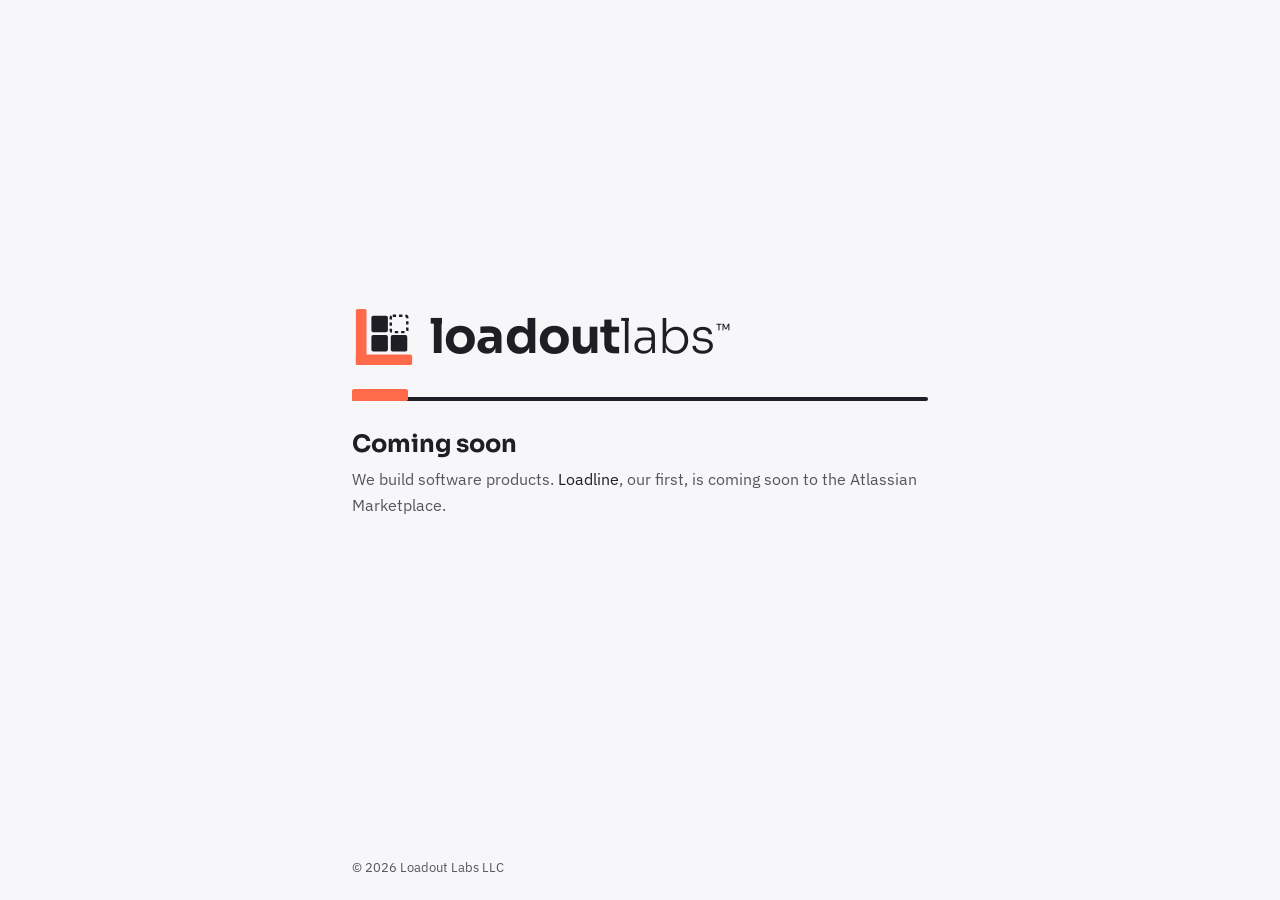
==== index.html @ 775883b9 "Coming-soon page for loadoutlabshq.com A placeholder in the coral brand palette, kept out of search " ====
<!doctype html>
<html lang="en">
<head>
<meta charset="utf-8">
<meta name="viewport" content="width=device-width, initial-scale=1">
<title>Loadout Labs</title>
<meta name="description" content="Loadout Labs builds software products. Our first, Loadline, is coming to the Atlassian Marketplace.">
<!-- Placeholder page: keep it out of search results until the full site launches. -->
<meta name="robots" content="noindex">
<link rel="icon" type="image/svg+xml" href="favicon.svg">
<link rel="preconnect" href="https://fonts.googleapis.com">
<link rel="preconnect" href="https://fonts.gstatic.com" crossorigin>
<link rel="stylesheet" href="https://fonts.googleapis.com/css2?family=Sora:wght@300;700&family=IBM+Plex+Sans:wght@400&display=swap">
<style>
  /* Coral brand palette (brand concept 2, chosen 2026-10-27). */
  :root {
    --ink: #1e1e24;
    --ink-soft: #55555e;
    --paper: #f7f7f9;
    --labs: #ff6b4a;
    --primary: #2f5bea;
    --mark-ink: #1e1e24;
  }
  @media (prefers-color-scheme: dark) {
    :root {
      --ink: #eeeef3;
      --ink-soft: #b4b4bf;
      --paper: #1e1e24;
      --primary: #7fa0ff;
      --mark-ink: #eeeef3;
    }
  }
  * { box-sizing: border-box; }
  html, body { height: 100%; margin: 0; }
  body {
    background: var(--paper);
    color: var(--ink);
    font-family: "IBM Plex Sans", "Segoe UI", "Helvetica Neue", Arial, sans-serif;
    display: flex;
    flex-direction: column;
    padding: 0 16px;
  }
  main {
    flex: 1;
    display: flex;
    flex-direction: column;
    justify-content: center;
    max-width: 36rem;
    width: 100%;
    margin: 0 auto;
  }
  .brand { display: flex; align-items: center; gap: 0.9rem; }
  .brand svg { width: 4rem; height: 4rem; flex: none; }
  .wordmark { font-family: "Sora", "Segoe UI", sans-serif; font-size: clamp(2rem, 1.4rem + 3vw, 3rem); letter-spacing: -0.02em; }
  .wordmark b { font-weight: 700; }
  .wordmark .light { font-weight: 300; }
  .wordmark sup { font-size: 0.35em; font-weight: 400; margin-left: 0.1em; vertical-align: super; }
  /* The load line under the heading, with the accent rising past it. */
  .waterline { height: 4px; background: var(--ink); border-radius: 2px; margin: 1.75rem 0; position: relative; }
  .waterline::after { content: ""; position: absolute; left: 0; bottom: 0; width: 3.5rem; height: 12px; background: var(--labs); border-radius: 2px; }
  h1 { font-family: "Sora", "Segoe UI", sans-serif; font-weight: 700; font-size: 1.5rem; margin: 0 0 0.5rem; }
  p { line-height: 1.6; margin: 0 0 0.75rem; color: var(--ink-soft); }
  p strong { color: var(--ink); font-weight: 400; }
  footer { max-width: 36rem; width: 100%; margin: 0 auto; padding: 1.5rem 0; font-size: 0.8125rem; color: var(--ink-soft); }
</style>
</head>
<body>
<main>
  <div class="brand" aria-label="Loadout Labs">
    <!-- The Loadout Labs mark: an L holding a 2x2 load of squares, one still to come (dashed). -->
    <svg viewBox="0 0 132 132" aria-hidden="true" focusable="false"><rect x="8" y="8" width="22" height="116" rx="4" fill="#ff6b4a"/><rect x="8" y="102" width="116" height="22" rx="4" fill="#ff6b4a"/><rect x="40" y="62" width="34" height="34" rx="4" style="fill:var(--mark-ink)"/><rect x="80" y="62" width="34" height="34" rx="4" style="fill:var(--mark-ink)"/><rect x="40" y="22" width="34" height="34" rx="4" style="fill:var(--mark-ink)"/><rect x="80" y="22" width="34" height="34" rx="4" style="fill:none;stroke:var(--mark-ink)" stroke-width="5" stroke-dasharray="7 6"/></svg>
    <span class="wordmark"><b>loadout</b><span class="light">labs</span><sup>&trade;</sup></span>
  </div>
  <div class="waterline"></div>
  <h1>Coming soon</h1>
  <p>We build software products. <strong>Loadline</strong>, our first, is coming soon to the Atlassian Marketplace.</p>
</main>
<footer>&copy; 2026 Loadout Labs LLC</footer>
</body>
</html>
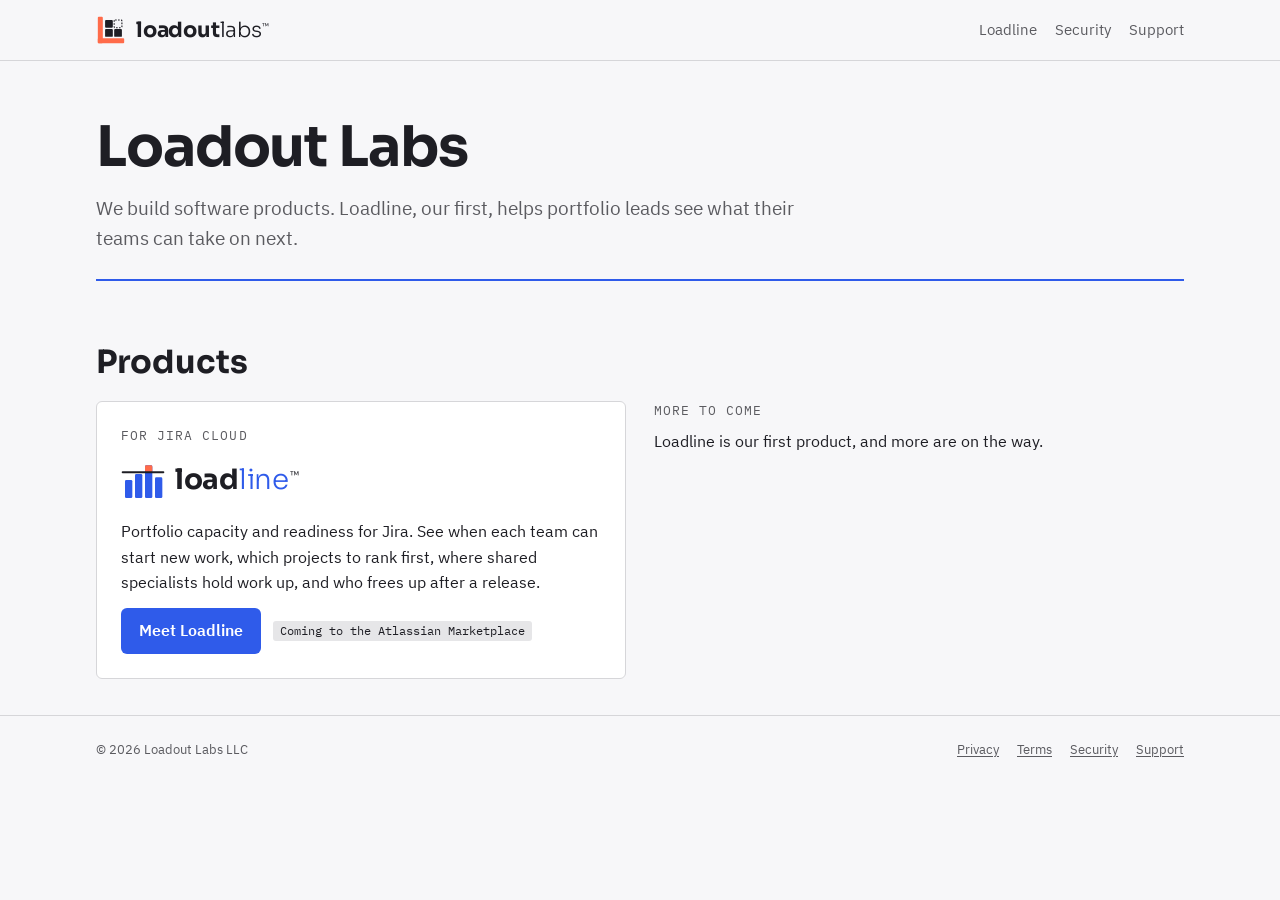
==== commit b27390d9: "Publish the full Loadout Labs site with the Loadline pages and legal documents" ====
--- a/index.html
+++ b/index.html
@@ -2,79 +2,71 @@
 <html lang="en">
 <head>
 <meta charset="utf-8">
-<meta name="viewport" content="width=device-width, initial-scale=1">
+<meta name="viewport" content="width=device-width, initial-scale=1, viewport-fit=cover">
 <title>Loadout Labs</title>
-<meta name="description" content="Loadout Labs builds software products. Our first, Loadline, is coming to the Atlassian Marketplace.">
-<!-- Placeholder page: keep it out of search results until the full site launches. -->
-<meta name="robots" content="noindex">
-<link rel="icon" type="image/svg+xml" href="favicon.svg">
-<link rel="preconnect" href="https://fonts.googleapis.com">
-<link rel="preconnect" href="https://fonts.gstatic.com" crossorigin>
-<link rel="stylesheet" href="https://fonts.googleapis.com/css2?family=Sora:wght@300;700&family=IBM+Plex+Sans:wght@400&display=swap">
-<style>
-  /* Coral brand palette (brand concept 2, chosen 2026-10-27). */
-  :root {
-    --ink: #1e1e24;
-    --ink-soft: #55555e;
-    --paper: #f7f7f9;
-    --labs: #ff6b4a;
-    --primary: #2f5bea;
-    --mark-ink: #1e1e24;
-  }
-  @media (prefers-color-scheme: dark) {
-    :root {
-      --ink: #eeeef3;
-      --ink-soft: #b4b4bf;
-      --paper: #1e1e24;
-      --primary: #7fa0ff;
-      --mark-ink: #eeeef3;
-    }
-  }
-  * { box-sizing: border-box; }
-  html, body { height: 100%; margin: 0; }
-  body {
-    background: var(--paper);
-    color: var(--ink);
-    font-family: "IBM Plex Sans", "Segoe UI", "Helvetica Neue", Arial, sans-serif;
-    display: flex;
-    flex-direction: column;
-    padding: 0 16px;
-  }
-  main {
-    flex: 1;
-    display: flex;
-    flex-direction: column;
-    justify-content: center;
-    max-width: 36rem;
-    width: 100%;
-    margin: 0 auto;
-  }
-  .brand { display: flex; align-items: center; gap: 0.9rem; }
-  .brand svg { width: 4rem; height: 4rem; flex: none; }
-  .wordmark { font-family: "Sora", "Segoe UI", sans-serif; font-size: clamp(2rem, 1.4rem + 3vw, 3rem); letter-spacing: -0.02em; }
-  .wordmark b { font-weight: 700; }
-  .wordmark .light { font-weight: 300; }
-  .wordmark sup { font-size: 0.35em; font-weight: 400; margin-left: 0.1em; vertical-align: super; }
-  /* The load line under the heading, with the accent rising past it. */
-  .waterline { height: 4px; background: var(--ink); border-radius: 2px; margin: 1.75rem 0; position: relative; }
-  .waterline::after { content: ""; position: absolute; left: 0; bottom: 0; width: 3.5rem; height: 12px; background: var(--labs); border-radius: 2px; }
-  h1 { font-family: "Sora", "Segoe UI", sans-serif; font-weight: 700; font-size: 1.5rem; margin: 0 0 0.5rem; }
-  p { line-height: 1.6; margin: 0 0 0.75rem; color: var(--ink-soft); }
-  p strong { color: var(--ink); font-weight: 400; }
-  footer { max-width: 36rem; width: 100%; margin: 0 auto; padding: 1.5rem 0; font-size: 0.8125rem; color: var(--ink-soft); }
-</style>
+<meta name="claude:viewport-fit-sides" content="cover">
+<meta name="description" content="Loadout Labs builds software products. Our first is Loadline, portfolio capacity and readiness for Jira.">
+<link rel="stylesheet" href="styles.css">
+<link rel="icon" type="image/svg+xml" href="assets/labs-favicon.svg">
+
 </head>
 <body>
+
+<header class="site-header">
+  <div class="wrap">
+    <a class="brand" href="index.html" aria-label="Loadout Labs home"><svg viewBox="0 0 132 132" aria-hidden="true" focusable="false"><rect x="8" y="8" width="22" height="116" rx="4" style="fill:var(--labs)"/><rect x="8" y="102" width="116" height="22" rx="4" style="fill:var(--labs)"/><rect x="40" y="62" width="34" height="34" rx="4" style="fill:var(--mark-ink)"/><rect x="80" y="62" width="34" height="34" rx="4" style="fill:var(--mark-ink)"/><rect x="40" y="22" width="34" height="34" rx="4" style="fill:var(--mark-ink)"/><rect x="80" y="22" width="34" height="34" rx="4" style="fill:none;stroke:var(--mark-ink)" stroke-width="5" stroke-dasharray="7 6"/></svg><span class="wordmark"><b>loadout</b><span class="light">labs</span><sup class="tm">&trade;</sup></span></a>
+    <nav class="site-nav" aria-label="Main">
+      <a href="loadline/index.html">Loadline</a>
+      <a href="loadline/security.html">Security</a>
+      <a href="loadline/support.html">Support</a>
+    </nav>
+  </div>
+</header>
+
 <main>
-  <div class="brand" aria-label="Loadout Labs">
-    <!-- The Loadout Labs mark: an L holding a 2x2 load of squares, one still to come (dashed). -->
-    <svg viewBox="0 0 132 132" aria-hidden="true" focusable="false"><rect x="8" y="8" width="22" height="116" rx="4" fill="#ff6b4a"/><rect x="8" y="102" width="116" height="22" rx="4" fill="#ff6b4a"/><rect x="40" y="62" width="34" height="34" rx="4" style="fill:var(--mark-ink)"/><rect x="80" y="62" width="34" height="34" rx="4" style="fill:var(--mark-ink)"/><rect x="40" y="22" width="34" height="34" rx="4" style="fill:var(--mark-ink)"/><rect x="80" y="22" width="34" height="34" rx="4" style="fill:none;stroke:var(--mark-ink)" stroke-width="5" stroke-dasharray="7 6"/></svg>
-    <span class="wordmark"><b>loadout</b><span class="light">labs</span><sup>&trade;</sup></span>
+  <div class="page-head">
+    <div class="wrap">
+      <!-- Company wording is a placeholder until the Loadout Labs strategy is settled. -->
+      <h1>Loadout Labs</h1>
+      <p class="lede">We build software products. Loadline, our first, helps portfolio leads see what their teams can take on next.</p>
+      <div class="waterline"></div>
+    </div>
   </div>
-  <div class="waterline"></div>
-  <h1>Coming soon</h1>
-  <p>We build software products. <strong>Loadline</strong>, our first, is coming soon to the Atlassian Marketplace.</p>
+
+  <section aria-labelledby="products">
+    <div class="wrap">
+      <h2 id="products">Products</h2>
+      <div class="grid-2">
+        <article class="panel">
+          <p class="eyebrow">For Jira Cloud</p>
+          <h3><span class="brand card"><svg viewBox="0 0 132 132" aria-hidden="true" focusable="false"><rect x="12" y="66" width="22" height="54" rx="4" style="fill:var(--signal)"/><rect x="42" y="48" width="22" height="72" rx="4" style="fill:var(--signal)"/><rect x="72" y="22" width="22" height="98" rx="4" style="fill:var(--signal)"/><rect x="72" y="22" width="22" height="20" rx="4" style="fill:var(--over)"/><rect x="102" y="58" width="22" height="62" rx="4" style="fill:var(--signal)"/><rect x="2" y="40" width="128" height="6" rx="3" style="fill:var(--mark-ink)"/></svg><span class="wordmark"><b>load</b><span class="light line">line</span><sup class="tm">&trade;</sup></span></span></h3>
+          <p>Portfolio capacity and readiness for Jira. See when each team can start new work, which projects to rank first, where shared specialists hold work up, and who frees up after a release.</p>
+          <div class="actions">
+            <a class="button" href="loadline/index.html">Meet Loadline</a>
+            <span class="chip">Coming to the Atlassian Marketplace</span>
+          </div>
+        </article>
+        <div>
+          <p class="eyebrow">More to come</p>
+          <p>Loadline is our first product, and more are on the way.</p>
+        </div>
+      </div>
+    </div>
+  </section>
+
 </main>
-<footer>&copy; 2026 Loadout Labs LLC</footer>
+
+<footer class="site-footer">
+  <div class="wrap">
+    <span>&copy; 2026 Loadout Labs LLC</span>
+    <nav aria-label="Footer">
+      <a href="privacy.html">Privacy</a>
+      <a href="terms.html">Terms</a>
+      <a href="loadline/security.html">Security</a>
+      <a href="loadline/support.html">Support</a>
+    </nav>
+  </div>
+</footer>
+
 </body>
 </html>
--- a/styles.css
+++ b/styles.css
@@ -0,0 +1,432 @@
+/*
+ * Loadout Labs website: shared styles for every page.
+ *
+ * Layout concept: a load line. A rule runs under each page heading, as in
+ * the Loadline mark, where one bar rises past the line. Plain static pages,
+ * no build step, no tracking.
+ *
+ * Colours come from the coral brand palette (brand concept 2). It sets a
+ * few raw values (--p-*); everything else, including the inline logos,
+ * derives from them.
+ */
+
+/*
+ * Fonts are served from this site (assets/fonts, SIL Open Font License; see
+ * the OFL-*.txt files there), so no visitor request goes to a font service.
+ */
+@font-face { font-family: 'Sora'; font-style: normal; font-weight: 300; font-display: swap; src: url('assets/fonts/sora-latin-300-normal.woff2') format('woff2'); }
+@font-face { font-family: 'Sora'; font-style: normal; font-weight: 400; font-display: swap; src: url('assets/fonts/sora-latin-400-normal.woff2') format('woff2'); }
+@font-face { font-family: 'Sora'; font-style: normal; font-weight: 600; font-display: swap; src: url('assets/fonts/sora-latin-600-normal.woff2') format('woff2'); }
+@font-face { font-family: 'Sora'; font-style: normal; font-weight: 700; font-display: swap; src: url('assets/fonts/sora-latin-700-normal.woff2') format('woff2'); }
+@font-face { font-family: 'IBM Plex Sans'; font-style: normal; font-weight: 400; font-display: swap; src: url('assets/fonts/ibm-plex-sans-latin-400-normal.woff2') format('woff2'); }
+@font-face { font-family: 'IBM Plex Sans'; font-style: italic; font-weight: 400; font-display: swap; src: url('assets/fonts/ibm-plex-sans-latin-400-italic.woff2') format('woff2'); }
+@font-face { font-family: 'IBM Plex Sans'; font-style: normal; font-weight: 600; font-display: swap; src: url('assets/fonts/ibm-plex-sans-latin-600-normal.woff2') format('woff2'); }
+@font-face { font-family: 'IBM Plex Mono'; font-style: normal; font-weight: 400; font-display: swap; src: url('assets/fonts/ibm-plex-mono-latin-400-normal.woff2') format('woff2'); }
+@font-face { font-family: 'IBM Plex Mono'; font-style: normal; font-weight: 500; font-display: swap; src: url('assets/fonts/ibm-plex-mono-latin-500-normal.woff2') format('woff2'); }
+
+/* Brand palette: coral (brand concept 2, chosen 2026-10-27). */
+:root {
+  --p-ink: #1e1e24;          /* text, the load line, the Labs squares */
+  --p-paper: #f7f7f9;
+  --p-labs: #ff6b4a;         /* Loadout Labs accent */
+  --p-primary: #2f5bea;      /* Loadline primary */
+  --p-primary-dark: #7fa0ff; /* Loadline primary on dark backgrounds */
+  --p-over: #ff6b4a;         /* the bar that rises past the load line */
+  --p-dark-bg: #1e1e24;
+  --p-dark-surface: #282830;
+  --p-dark-fg: #eeeef3;
+}
+
+:root {
+  /* Colour (light), from the palette */
+  --paper: var(--p-paper);
+  --surface: #ffffff;
+  --ink: var(--p-ink);
+  --ink-soft: color-mix(in srgb, var(--p-ink) 72%, var(--p-paper));
+  --rule: color-mix(in srgb, var(--p-ink) 15%, var(--p-paper));
+  --signal: var(--p-primary);   /* links, the load line, Loadline's colour */
+  --signal-soft: color-mix(in srgb, var(--p-primary) 12%, var(--p-paper));
+  --on-signal: #ffffff;
+  --labs: var(--p-labs);
+  --over: var(--p-over);
+  --mark-ink: var(--p-ink);     /* the dark parts of the logos */
+  /* Loadline's own status colours (semantic, not decoration) */
+  --good: #2b7a4b;
+  --warn: #a8661a;
+  --bad: #b2321f;
+  --muted-chip: color-mix(in srgb, var(--p-ink) 8%, var(--p-paper));
+
+  /* Type: Sora is the brand's wordmark face */
+  --font-display: "Sora", "Segoe UI", "Helvetica Neue", Arial, sans-serif;
+  --font-body: "IBM Plex Sans", "Segoe UI", "Helvetica Neue", Arial, sans-serif;
+  --font-data: "IBM Plex Mono", "SFMono-Regular", Consolas, monospace;
+
+  /* Scale */
+  --step--1: 0.8125rem;
+  --step-0: 1rem;
+  --step-1: 1.1875rem;
+  --step-2: 1.5rem;
+  --step-3: 2rem;
+  --step-4: clamp(2.125rem, 1.4rem + 3.2vw, 3.5rem);
+  --measure: 65ch;
+  --page: 70rem;
+  --radius: 6px;
+}
+
+@media (prefers-color-scheme: dark) {
+  :root:not([data-theme="light"]) {
+    --paper: var(--p-dark-bg);
+    --surface: var(--p-dark-surface);
+    --ink: var(--p-dark-fg);
+    --ink-soft: color-mix(in srgb, var(--p-dark-fg) 70%, var(--p-dark-bg));
+    --rule: color-mix(in srgb, var(--p-dark-fg) 16%, var(--p-dark-bg));
+    --signal: var(--p-primary-dark);
+    --signal-soft: color-mix(in srgb, var(--p-primary-dark) 16%, var(--p-dark-bg));
+    --on-signal: var(--p-dark-bg);
+    --mark-ink: #ffffff;
+    --good: #5fbf86;
+    --warn: #e0a35a;
+    --bad: #ef7a66;
+    --muted-chip: color-mix(in srgb, var(--p-dark-fg) 10%, var(--p-dark-bg));
+    color-scheme: dark;
+  }
+}
+
+:root[data-theme="dark"] {
+  --paper: var(--p-dark-bg);
+  --surface: var(--p-dark-surface);
+  --ink: var(--p-dark-fg);
+  --ink-soft: color-mix(in srgb, var(--p-dark-fg) 70%, var(--p-dark-bg));
+  --rule: color-mix(in srgb, var(--p-dark-fg) 16%, var(--p-dark-bg));
+  --signal: var(--p-primary-dark);
+  --signal-soft: color-mix(in srgb, var(--p-primary-dark) 16%, var(--p-dark-bg));
+  --on-signal: var(--p-dark-bg);
+  --mark-ink: #ffffff;
+  --good: #5fbf86;
+  --warn: #e0a35a;
+  --bad: #ef7a66;
+  --muted-chip: color-mix(in srgb, var(--p-dark-fg) 10%, var(--p-dark-bg));
+  color-scheme: dark;
+}
+
+* { box-sizing: border-box; }
+
+body {
+  margin: 0;
+  background: var(--paper);
+  color: var(--ink);
+  font-family: var(--font-body);
+  font-size: var(--step-0);
+  line-height: 1.6;
+}
+
+/* Every band spans the full width; its inner wrapper keeps the side gutter. */
+.wrap {
+  max-width: var(--page);
+  margin-inline: auto;
+  padding-left: max(16px, env(safe-area-inset-left, 0px));
+  padding-right: max(16px, env(safe-area-inset-right, 0px));
+}
+
+a { color: var(--signal); text-underline-offset: 0.18em; }
+a:hover { text-decoration-thickness: 2px; }
+:focus-visible { outline: 2px solid var(--signal); outline-offset: 3px; border-radius: 2px; }
+
+h1, h2, h3 {
+  font-family: var(--font-display);
+  line-height: 1.1;
+  text-wrap: balance;
+  margin: 0;
+}
+h1 { font-size: var(--step-4); font-weight: 700; letter-spacing: -0.02em; }
+h2 { font-size: var(--step-3); font-weight: 700; }
+h3 { font-size: var(--step-1); font-weight: 700; }
+p { margin: 0; max-width: var(--measure); }
+main a { overflow-wrap: anywhere; }
+
+.eyebrow {
+  font-family: var(--font-data);
+  font-size: var(--step--1);
+  letter-spacing: 0.08em;
+  text-transform: uppercase;
+  color: var(--ink-soft);
+}
+
+/* Draft band, removed before publishing. */
+.draft-band {
+  background: var(--signal-soft);
+  color: var(--ink);
+  font-size: var(--step--1);
+}
+.draft-band .wrap {
+  display: flex;
+  flex-wrap: wrap;
+  gap: 6px 16px;
+  align-items: center;
+  justify-content: space-between;
+  padding-block: 6px;
+}
+
+/* Header */
+.site-header { border-bottom: 1px solid var(--rule); background: var(--paper); }
+.site-header .wrap {
+  display: flex;
+  flex-wrap: wrap;
+  align-items: center;
+  justify-content: space-between;
+  gap: 8px 24px;
+  padding-block: 14px;
+}
+/* Brand lockups: the logo mark (inline SVG, coloured by the palette) and the
+   Sora wordmark: "loadout" bold + "labs" light; "load" bold + "line" light
+   in the Loadline colour. */
+.brand {
+  display: inline-flex;
+  align-items: center;
+  gap: 10px;
+  color: var(--ink);
+  text-decoration: none;
+}
+.brand svg { width: 30px; height: 30px; flex: none; }
+.wordmark {
+  font-family: var(--font-display);
+  font-size: 1.3125rem;
+  line-height: 1;
+  letter-spacing: -0.01em;
+  white-space: nowrap;
+}
+.wordmark b { font-weight: 700; }
+.wordmark .light { font-weight: 300; }
+.wordmark .line { color: var(--signal); }
+/* Trademark symbol after each wordmark: small, raised, never wrapped away. */
+.wordmark .tm { font-size: 0.38em; font-weight: 400; vertical-align: super; line-height: 0; margin-left: 0.08em; color: currentColor; }
+.brand.large { gap: 16px; }
+.brand.large svg { width: 64px; height: 64px; }
+.brand.large .wordmark { font-size: clamp(2.25rem, 1.6rem + 2.6vw, 3.25rem); }
+.brand.card svg { width: 44px; height: 44px; }
+.brand.card .wordmark { font-size: 1.75rem; }
+
+.site-nav { display: flex; flex-wrap: wrap; gap: 4px 18px; font-size: 0.9375rem; }
+.site-nav a { color: var(--ink-soft); text-decoration: none; padding-block: 4px; }
+.site-nav a:hover, .site-nav a[aria-current="page"] { color: var(--ink); box-shadow: inset 0 -2px 0 var(--signal); }
+
+/* Page heading with its waterline */
+.page-head .wrap { display: grid; gap: 14px; padding-block: 56px 28px; }
+.page-head .lede { font-size: var(--step-1); color: var(--ink-soft); }
+.waterline {
+  height: 0;
+  border-top: 2px solid var(--signal);
+  position: relative;
+  margin-top: 12px;
+}
+.waterline::after {
+  content: attr(data-label);
+  position: absolute;
+  right: 0;
+  top: 6px;
+  font-family: var(--font-data);
+  font-size: 0.75rem;
+  letter-spacing: 0.06em;
+  text-transform: uppercase;
+  color: var(--signal);
+}
+
+main section .wrap { display: grid; gap: 20px; padding-block: 36px; }
+main section + section .wrap { border-top: 1px solid var(--rule); }
+
+/* Grids of equal items */
+.grid-3 { display: grid; grid-template-columns: repeat(auto-fit, minmax(16rem, 1fr)); gap: 28px; }
+.grid-2 { display: grid; grid-template-columns: repeat(auto-fit, minmax(20rem, 1fr)); gap: 28px; }
+.grid-3 > *, .grid-2 > * { min-width: 0; display: grid; gap: 8px; align-content: start; }
+
+.panel {
+  background: var(--surface);
+  border: 1px solid var(--rule);
+  border-radius: var(--radius);
+  padding: 24px;
+  display: grid;
+  gap: 12px;
+  min-width: 0;
+}
+
+.button {
+  display: inline-block;
+  font-weight: 600;
+  text-decoration: none;
+  padding: 10px 18px;
+  border-radius: var(--radius);
+  background: var(--signal);
+  color: var(--on-signal);
+}
+.button.quiet { background: transparent; color: var(--ink); border: 1px solid var(--rule); }
+.button[aria-disabled="true"] { opacity: 0.75; cursor: default; }
+.actions { display: flex; flex-wrap: wrap; gap: 12px; align-items: center; }
+
+ul.plain, ol.plain { margin: 0; padding-left: 1.2em; display: grid; gap: 8px; max-width: var(--measure); }
+
+.data { font-family: var(--font-data); font-size: 0.9em; }
+
+/* Status chips, in Loadline's own vocabulary */
+.chip {
+  display: inline-block;
+  font-family: var(--font-data);
+  font-size: 0.75rem;
+  line-height: 1.2;
+  padding: 3px 7px;
+  border-radius: 3px;
+  background: var(--muted-chip);
+  color: var(--ink);
+  white-space: nowrap;
+}
+.chip.good { color: var(--good); box-shadow: inset 0 0 0 1px var(--good); background: transparent; }
+.chip.warn { color: var(--warn); box-shadow: inset 0 0 0 1px var(--warn); background: transparent; }
+.chip.bad { color: var(--bad); box-shadow: inset 0 0 0 1px var(--bad); background: transparent; }
+
+/* Readiness chart: teams on one line of dates (example data). */
+.readiness { display: grid; gap: 10px; }
+.readiness-axis, .readiness-row {
+  display: grid;
+  grid-template-columns: 7rem 1fr;
+  gap: 12px;
+  align-items: center;
+}
+.readiness-axis .ticks {
+  display: flex;
+  justify-content: space-between;
+  font-family: var(--font-data);
+  font-size: 0.75rem;
+  color: var(--ink-soft);
+  border-bottom: 1px solid var(--rule);
+  padding-bottom: 4px;
+}
+.readiness-row .team { font-weight: 600; font-size: 0.9375rem; }
+.track { position: relative; height: 26px; }
+.track .committed, .track .queued {
+  position: absolute;
+  top: 5px;
+  height: 16px;
+  border-radius: 3px;
+}
+.track .committed { left: 0; background: var(--ink); opacity: 0.85; }
+.track .queued {
+  background: repeating-linear-gradient(135deg, var(--signal) 0 4px, transparent 4px 8px);
+  box-shadow: inset 0 0 0 1px var(--signal);
+}
+.track .ready {
+  position: absolute;
+  top: 0;
+  bottom: 0;
+  border-left: 2px solid var(--signal);
+}
+.readiness-row .note {
+  grid-column: 2;
+  font-size: var(--step--1);
+  color: var(--ink-soft);
+  display: flex;
+  flex-wrap: wrap;
+  gap: 6px 10px;
+  align-items: center;
+}
+.legend { display: flex; flex-wrap: wrap; gap: 6px 18px; font-size: var(--step--1); color: var(--ink-soft); }
+.legend span::before {
+  content: "";
+  display: inline-block;
+  width: 14px;
+  height: 10px;
+  margin-right: 6px;
+  vertical-align: -1px;
+  border-radius: 2px;
+}
+.legend .l-committed::before { background: var(--ink); opacity: 0.85; }
+.legend .l-queued::before { background: repeating-linear-gradient(135deg, var(--signal) 0 3px, transparent 3px 6px); box-shadow: inset 0 0 0 1px var(--signal); }
+.legend .l-ready::before { width: 2px; background: var(--signal); }
+
+/* Screenshots of the app, each with a caption. */
+.shots { display: grid; gap: 40px; }
+.shot { margin: 0; display: grid; gap: 12px; min-width: 0; }
+.shot img {
+  display: block;
+  width: 100%;
+  height: auto;
+  border: 1px solid var(--rule);
+  border-radius: var(--radius);
+  background: #ffffff; /* the screenshots are light-theme */
+}
+.shot-link { display: block; border-radius: var(--radius); }
+.shot-link { cursor: zoom-in; }
+
+/* Screenshot viewer (a <dialog>): the image as large as the screen allows. */
+.viewer {
+  width: min(96vw, 1840px);
+  max-width: none;
+  max-height: 96vh;
+  padding: 0;
+  border: 1px solid var(--rule);
+  border-radius: var(--radius);
+  background: var(--surface);
+  color: var(--ink);
+  overflow: auto;
+}
+.viewer::backdrop { background: rgba(10, 10, 14, 0.72); }
+.viewer-bar {
+  position: sticky;
+  top: 0;
+  display: flex;
+  gap: 12px;
+  align-items: center;
+  justify-content: space-between;
+  padding: 10px 14px;
+  background: var(--surface);
+  border-bottom: 1px solid var(--rule);
+}
+.viewer-caption { font-size: var(--step--1); color: var(--ink-soft); margin: 0; min-width: 0; }
+.viewer-close {
+  flex: none;
+  font: inherit;
+  font-weight: 600;
+  padding: 8px 16px;
+  border-radius: var(--radius);
+  border: 1px solid var(--rule);
+  background: var(--paper);
+  color: var(--ink);
+  cursor: pointer;
+}
+.viewer img { display: block; width: 100%; height: auto; background: #ffffff; }
+.shot figcaption { color: var(--ink-soft); max-width: var(--measure); }
+.shot figcaption strong { color: var(--ink); }
+
+/* Tables */
+.table-scroll { overflow-x: auto; }
+table { border-collapse: collapse; width: 100%; font-size: 0.9375rem; }
+th, td { text-align: left; padding: 10px 12px; border-bottom: 1px solid var(--rule); vertical-align: top; }
+th { font-family: var(--font-data); font-size: 0.75rem; letter-spacing: 0.06em; text-transform: uppercase; color: var(--ink-soft); font-weight: 500; }
+td.num { font-variant-numeric: tabular-nums; white-space: nowrap; }
+
+/* Steps in the setup guide are a real sequence. */
+ol.steps { list-style: none; counter-reset: step; margin: 0; padding: 0; display: grid; gap: 22px; max-width: var(--measure); }
+ol.steps > li { counter-increment: step; display: grid; grid-template-columns: 2.5rem 1fr; gap: 4px 12px; }
+ol.steps > li::before {
+  content: counter(step);
+  grid-row: span 2;
+  font-family: var(--font-display);
+  font-weight: 800;
+  font-size: var(--step-2);
+  color: var(--signal);
+  line-height: 1;
+}
+ol.steps > li > * { grid-column: 2; min-width: 0; }
+
+/* Footer */
+.site-footer { border-top: 1px solid var(--rule); color: var(--ink-soft); font-size: var(--step--1); }
+.site-footer .wrap { display: flex; flex-wrap: wrap; gap: 8px 24px; justify-content: space-between; padding-block: 24px 40px; }
+.site-footer nav { display: flex; flex-wrap: wrap; gap: 6px 18px; }
+.site-footer a { color: var(--ink-soft); }
+
+@media (prefers-reduced-motion: no-preference) {
+  .track .committed, .track .queued { transition: width 0.4s ease; }
+}
+
+@media (max-width: 520px) {
+  .readiness-axis, .readiness-row { grid-template-columns: 4.5rem 1fr; gap: 8px; }
+  .page-head .wrap { padding-block: 36px 20px; }
+}
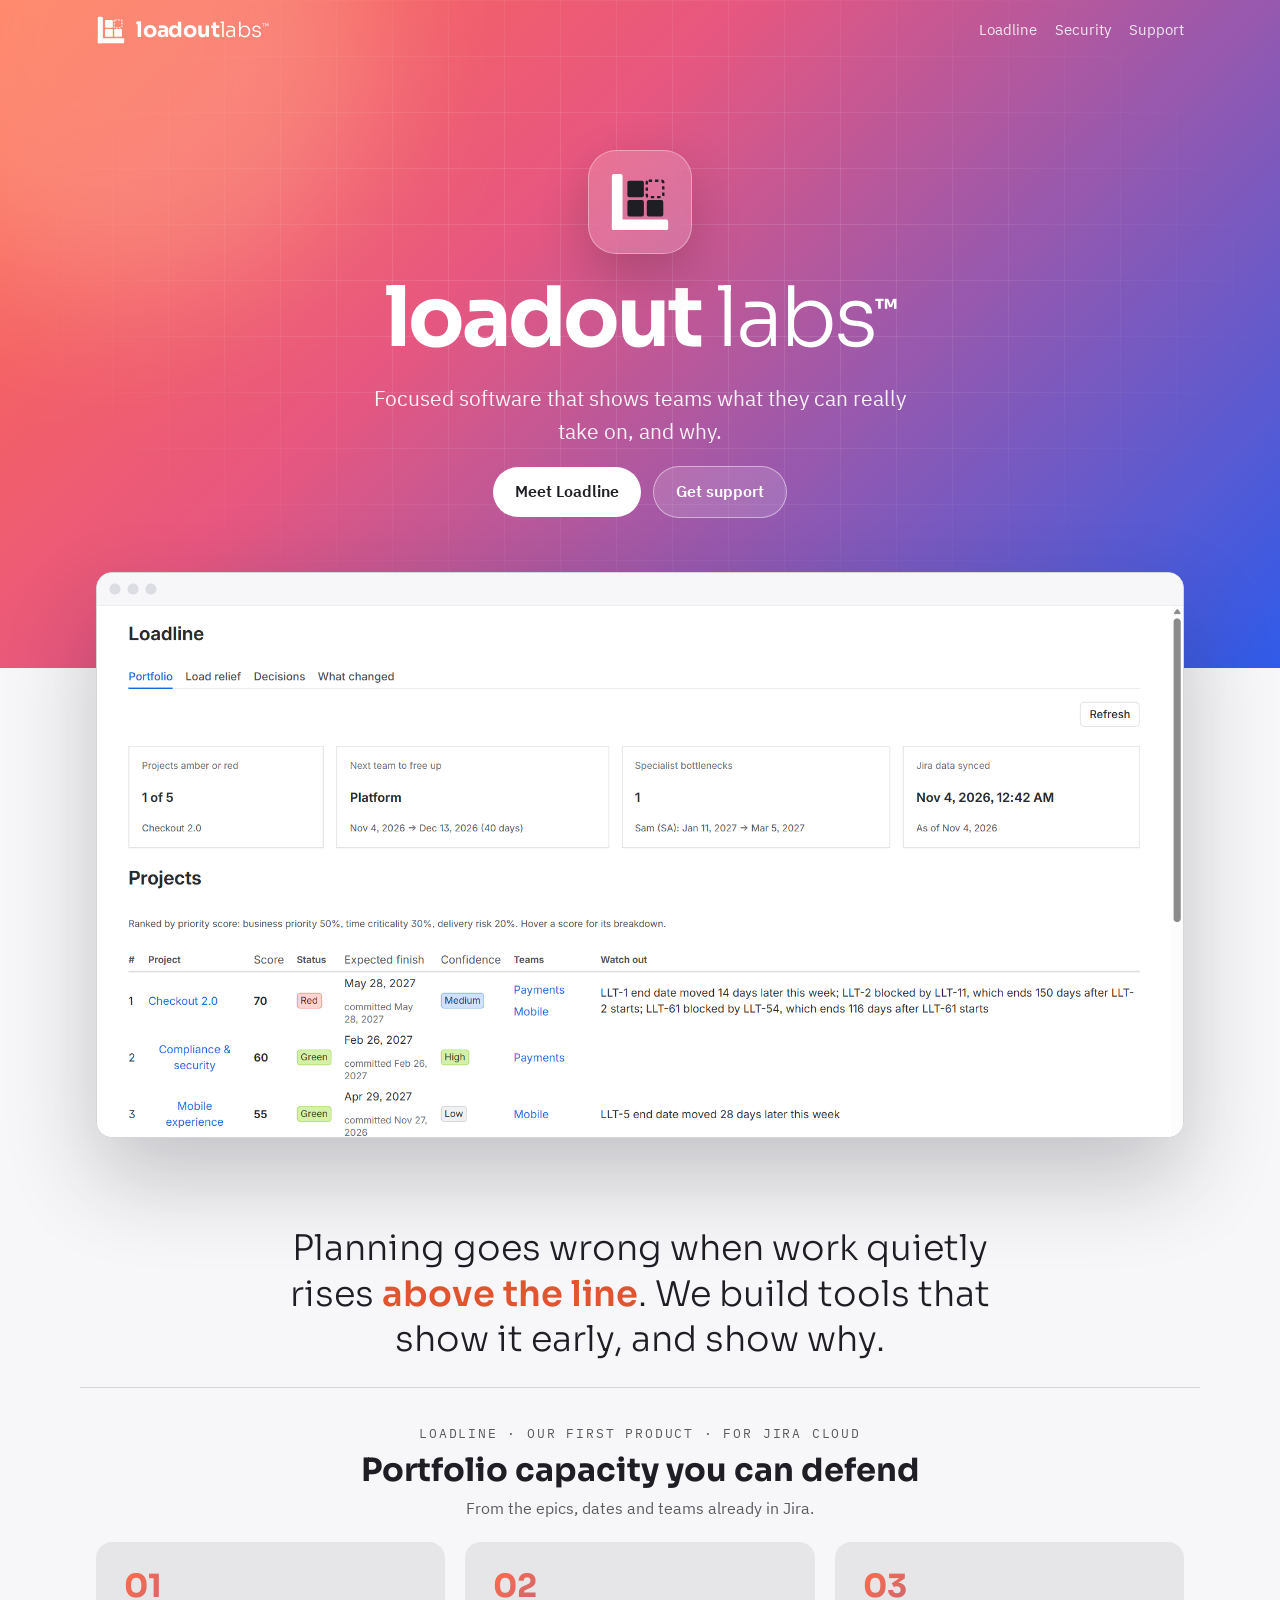
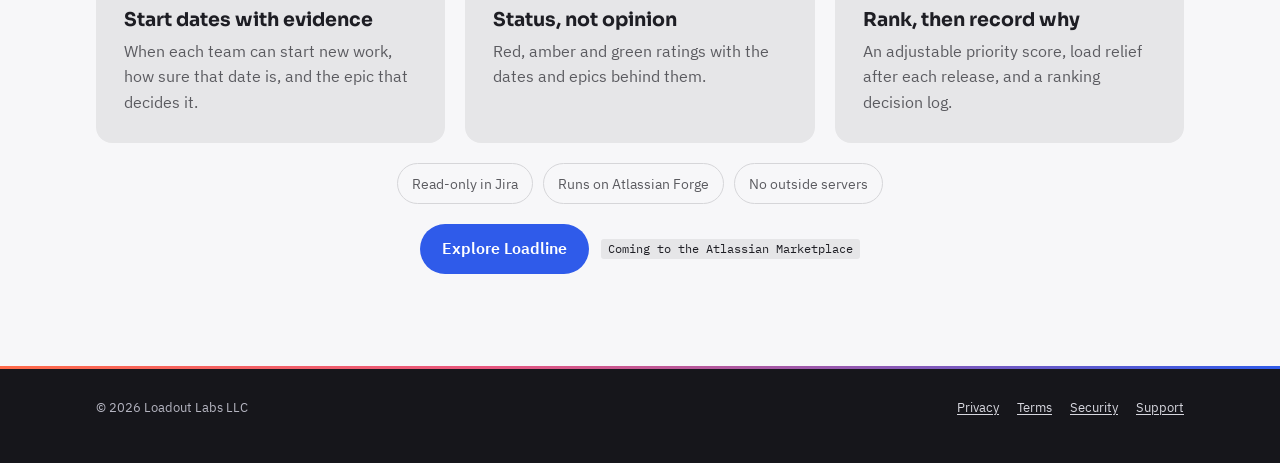
==== commit fedf385f: "Studio theme across the site, with the team timeline on the Loadline page" ====
--- a/index.html
+++ b/index.html
@@ -5,7 +5,7 @@
 <meta name="viewport" content="width=device-width, initial-scale=1, viewport-fit=cover">
 <title>Loadout Labs</title>
 <meta name="claude:viewport-fit-sides" content="cover">
-<meta name="description" content="Loadout Labs builds software products. Our first is Loadline, portfolio capacity and readiness for Jira.">
+<meta name="description" content="Loadout Labs builds focused software that shows teams what they can really take on. Our first product is Loadline, portfolio capacity and readiness for Jira.">
 <link rel="stylesheet" href="styles.css">
 <link rel="icon" type="image/svg+xml" href="assets/labs-favicon.svg">
 
@@ -24,36 +24,46 @@
 </header>
 
 <main>
-  <div class="page-head">
+  <div class="page-head hero">
     <div class="wrap">
-      <!-- Company wording is a placeholder until the Loadout Labs strategy is settled. -->
-      <h1>Loadout Labs</h1>
-      <p class="lede">We build software products. Loadline, our first, helps portfolio leads see what their teams can take on next.</p>
-      <div class="waterline"></div>
+      <!-- The Labs mark on a frosted badge. -->
+      <div class="badge" aria-hidden="true"><svg viewBox="0 0 132 132" focusable="false"><rect x="8" y="8" width="22" height="116" rx="4" fill="#ffffff"/><rect x="8" y="102" width="116" height="22" rx="4" fill="#ffffff"/><rect x="40" y="62" width="34" height="34" rx="4" fill="#1e1e24"/><rect x="80" y="62" width="34" height="34" rx="4" fill="#1e1e24"/><rect x="40" y="22" width="34" height="34" rx="4" fill="#1e1e24"/><rect x="80" y="22" width="34" height="34" rx="4" fill="none" stroke="#1e1e24" stroke-width="5" stroke-dasharray="7 6"/></svg></div>
+      <h1><b>loadout</b> <span class="light">labs</span><sup class="tm" style="font-size:.3em">&trade;</sup></h1>
+      <p class="lede">Focused software that shows teams what they can really take on, and why.</p>
+      <div class="actions">
+        <a class="button" href="loadline/index.html">Meet Loadline</a>
+        <a class="button glass" href="loadline/support.html">Get support</a>
+      </div>
     </div>
   </div>
 
-  <section aria-labelledby="products">
+  <div class="wrap float">
+    <a class="frame" href="loadline/index.html" aria-label="Meet Loadline"><img src="assets/screens/portfolio.png" width="1840" height="900"
+      alt="Loadline portfolio page in Jira: projects ranked by priority score, with status, expected finish, confidence, teams and what to watch out for."></a>
+  </div>
+
+  <section class="statement" aria-label="What we believe">
     <div class="wrap">
-      <h2 id="products">Products</h2>
-      <div class="grid-2">
-        <article class="panel">
-          <p class="eyebrow">For Jira Cloud</p>
-          <h3><span class="brand card"><svg viewBox="0 0 132 132" aria-hidden="true" focusable="false"><rect x="12" y="66" width="22" height="54" rx="4" style="fill:var(--signal)"/><rect x="42" y="48" width="22" height="72" rx="4" style="fill:var(--signal)"/><rect x="72" y="22" width="22" height="98" rx="4" style="fill:var(--signal)"/><rect x="72" y="22" width="22" height="20" rx="4" style="fill:var(--over)"/><rect x="102" y="58" width="22" height="62" rx="4" style="fill:var(--signal)"/><rect x="2" y="40" width="128" height="6" rx="3" style="fill:var(--mark-ink)"/></svg><span class="wordmark"><b>load</b><span class="light line">line</span><sup class="tm">&trade;</sup></span></span></h3>
-          <p>Portfolio capacity and readiness for Jira. See when each team can start new work, which projects to rank first, where shared specialists hold work up, and who frees up after a release.</p>
-          <div class="actions">
-            <a class="button" href="loadline/index.html">Meet Loadline</a>
-            <span class="chip">Coming to the Atlassian Marketplace</span>
-          </div>
-        </article>
-        <div>
-          <p class="eyebrow">More to come</p>
-          <p>Loadline is our first product, and more are on the way.</p>
-        </div>
-      </div>
+      <p>Planning goes wrong when work quietly rises <b>above the line</b>. We build tools that show it early, and show why.</p>
     </div>
   </section>
 
+  <section aria-labelledby="loadline">
+    <div class="wrap">
+      <div class="section-head">
+        <p class="label">Loadline &middot; our first product &middot; for Jira Cloud</p>
+        <h2 id="loadline">Portfolio capacity you can defend</h2>
+        <p>From the epics, dates and teams already in Jira.</p>
+      </div>
+      <div class="features">
+        <div class="feature"><span class="n">01</span><h3>Start dates with evidence</h3><p>When each team can start new work, how sure that date is, and the epic that decides it.</p></div>
+        <div class="feature"><span class="n">02</span><h3>Status, not opinion</h3><p>Red, amber and green ratings with the dates and epics behind them.</p></div>
+        <div class="feature"><span class="n">03</span><h3>Rank, then record why</h3><p>An adjustable priority score, load relief after each release, and a ranking decision log.</p></div>
+      </div>
+      <div class="trust"><span>Read-only in Jira</span><span>Runs on Atlassian Forge</span><span>No outside servers</span></div>
+      <div class="actions" style="justify-content:center"><a class="button" href="loadline/index.html">Explore Loadline</a><span class="chip">Coming to the Atlassian Marketplace</span></div>
+    </div>
+  </section>
 </main>
 
 <footer class="site-footer">
--- a/styles.css
+++ b/styles.css
@@ -430,3 +430,212 @@
   .readiness-axis, .readiness-row { grid-template-columns: 4.5rem 1fr; gap: 8px; }
   .page-head .wrap { padding-block: 36px 20px; }
 }
+
+/* =====================================================================
+   Studio theme (chosen 2026-11-04): every page opens with a gradient band
+   (coral to blue, with a faint white grid); the site header floats over it
+   in white. Loadline pages (body.loadline) lean towards Loadline blue.
+   Reading pages keep a plain body below the band.
+   ===================================================================== */
+:root {
+  --grad-labs: linear-gradient(135deg, #ff6b4a 0%, #e8577f 38%, #2f5bea 100%);
+  --grad-loadline: linear-gradient(135deg, #ff6b4a 0%, #a24fbf 28%, #2f5bea 62%, #1f3fb8 100%);
+  --pill: 999px;
+}
+body { position: relative; }
+
+/* Header: floats over the band, everything in white. */
+.site-header {
+  position: absolute;
+  inset: 0 0 auto 0;
+  z-index: 3;
+  background: transparent;
+  border-bottom: 0;
+  --labs: #ffffff;
+  --mark-ink: #ffffff;
+  color: #ffffff;
+}
+.site-header .brand { color: #ffffff; }
+.site-header .site-nav a { color: rgba(255, 255, 255, 0.86); }
+.site-header .site-nav a:hover,
+.site-header .site-nav a[aria-current="page"] { color: #ffffff; box-shadow: inset 0 -2px 0 #ffffff; }
+.site-header :focus-visible { outline-color: #ffffff; }
+
+/* The band. */
+.page-head {
+  position: relative;
+  overflow: hidden;
+  isolation: isolate;
+  color: #ffffff;
+  background: var(--grad-labs);
+}
+body.loadline .page-head { background: var(--grad-loadline); }
+.page-head::before { /* the faint grid, fading out towards the edges */
+  content: "";
+  position: absolute;
+  inset: 0;
+  z-index: -1;
+  pointer-events: none;
+  background-image:
+    linear-gradient(rgba(255, 255, 255, 0.1) 1px, transparent 1px),
+    linear-gradient(90deg, rgba(255, 255, 255, 0.1) 1px, transparent 1px);
+  background-size: 56px 56px;
+  -webkit-mask-image: radial-gradient(ellipse at 50% 40%, #000 25%, transparent 72%);
+  mask-image: radial-gradient(ellipse at 50% 40%, #000 25%, transparent 72%);
+}
+.page-head::after { /* a soft glow in one corner */
+  content: "";
+  position: absolute;
+  z-index: -2;
+  width: 520px;
+  height: 520px;
+  top: -220px;
+  left: -140px;
+  border-radius: 50%;
+  background: #ffb199;
+  filter: blur(70px);
+  opacity: 0.45;
+  pointer-events: none;
+}
+.page-head .wrap {
+  position: relative;
+  padding-block: 132px 64px;
+  justify-items: center;
+  text-align: center;
+}
+.page-head h1 { color: #ffffff; }
+.page-head .lede { color: rgba(255, 255, 255, 0.92); margin-inline: auto; }
+.page-head .eyebrow { color: rgba(255, 255, 255, 0.86); }
+.page-head a { color: #ffffff; }
+.page-head .waterline { display: none; }
+.page-head .actions { justify-content: center; }
+.page-head .button { background: #ffffff; color: var(--p-ink); }
+.page-head .button.glass,
+.page-head .button[aria-disabled="true"] {
+  background: rgba(255, 255, 255, 0.14);
+  color: #ffffff;
+  border: 1px solid rgba(255, 255, 255, 0.45);
+  opacity: 1;
+}
+.page-head :focus-visible { outline-color: #ffffff; }
+
+/* Bigger band for the home and product pages; room for the floating screenshot. */
+.page-head.hero .wrap { padding-block: 150px 150px; gap: 18px; }
+.page-head.hero h1 { font-size: clamp(2.6rem, 1.4rem + 6vw, 5.2rem); letter-spacing: -0.035em; }
+.page-head.hero h1 .light { font-weight: 300; }
+.page-head.hero .lede { font-size: clamp(1.05rem, 0.95rem + 0.5vw, 1.3rem); max-width: 36rem; }
+
+/* Frosted badge that holds a logo mark in a band. */
+.badge {
+  width: 104px;
+  height: 104px;
+  border-radius: 28px;
+  display: grid;
+  place-items: center;
+  background: rgba(255, 255, 255, 0.16);
+  border: 1px solid rgba(255, 255, 255, 0.35);
+  -webkit-backdrop-filter: blur(8px);
+  backdrop-filter: blur(8px);
+  box-shadow: 0 20px 50px rgba(0, 0, 0, 0.18);
+}
+.badge svg { width: 64px; height: 64px; }
+
+/* All buttons are pills. */
+.button { border-radius: var(--pill); padding: 12px 22px; }
+
+/* A screenshot in a browser-style frame. `.float` pulls it up over the band. */
+.frame {
+  display: block;
+  background: #ffffff;
+  border: 1px solid var(--rule);
+  border-radius: 16px;
+  overflow: hidden;
+  box-shadow: 0 30px 70px rgba(30, 30, 36, 0.16);
+}
+.frame::before {
+  content: "";
+  display: block;
+  height: 32px;
+  border-bottom: 1px solid #ececf1;
+  background:
+    radial-gradient(circle at 18px 16px, #dcdce3 5px, transparent 6px),
+    radial-gradient(circle at 36px 16px, #dcdce3 5px, transparent 6px),
+    radial-gradient(circle at 54px 16px, #dcdce3 5px, transparent 6px),
+    #f7f7f9;
+}
+.frame img { display: block; width: 100%; height: auto; border: 0; border-radius: 0; }
+.float { position: relative; z-index: 2; margin-top: -96px; }
+.float .frame { box-shadow: 0 40px 90px rgba(30, 30, 36, 0.24); }
+.shot .frame { border-radius: 14px; }
+
+/* A large, quiet statement line; the emphasis is in coral. */
+.statement .wrap { padding-block: 88px 24px; justify-items: center; text-align: center; }
+main section + section.statement .wrap { border-top: 0; }
+.statement p {
+  max-width: 46rem;
+  font-family: var(--font-display);
+  font-weight: 300;
+  font-size: clamp(1.4rem, 1rem + 1.8vw, 2.2rem);
+  line-height: 1.3;
+}
+.statement b { font-weight: 600; color: var(--labs-strong, #e2532f); }
+
+/* Centred section heading with a small coloured label above it. */
+.section-head { display: grid; gap: 8px; justify-items: center; text-align: center; }
+.section-head p { margin-inline: auto; color: var(--ink-soft); }
+.label {
+  font-family: var(--font-data);
+  font-size: var(--step--1);
+  letter-spacing: 0.14em;
+  text-transform: uppercase;
+  color: var(--signal);
+}
+
+/* Numbered feature cards. */
+.features { display: grid; grid-template-columns: repeat(auto-fit, minmax(16rem, 1fr)); gap: 20px; }
+.feature { border-radius: 16px; padding: 28px; background: var(--muted-chip); display: grid; gap: 8px; align-content: start; }
+.feature .n {
+  font-family: var(--font-display);
+  font-size: 2rem;
+  font-weight: 700;
+  line-height: 1;
+  background: linear-gradient(135deg, #ff6b4a, #2f5bea);
+  -webkit-background-clip: text;
+  background-clip: text;
+  color: transparent;
+}
+.feature p { color: var(--ink-soft); }
+
+/* Trust pills. */
+.trust { display: flex; flex-wrap: wrap; gap: 10px; justify-content: center; }
+.trust span { padding: 8px 14px; border-radius: var(--pill); border: 1px solid var(--rule); font-size: 0.9rem; color: var(--ink-soft); }
+
+/* Footer: dark, with a thin coral-to-blue line along the top. */
+.site-footer {
+  background: #16161b;
+  color: #b4b4c0;
+  border-top: 0;
+  position: relative;
+  margin-top: 56px;
+}
+.site-footer::before { content: ""; position: absolute; inset: 0 0 auto 0; height: 3px; background: var(--grad-labs); }
+.site-footer a { color: #d6d6de; }
+.site-footer .wrap { padding-block: 32px 44px; }
+
+/* Dark mode: the bands stay as they are; frames sit on the dark surface. */
+@media (prefers-color-scheme: dark) {
+  :root:not([data-theme="light"]) .frame { border-color: rgba(255, 255, 255, 0.12); }
+  :root:not([data-theme="light"]) .statement b { color: #ff8a6f; }
+  :root:not([data-theme="light"]) .site-footer { background: #111115; }
+}
+:root[data-theme="dark"] .frame { border-color: rgba(255, 255, 255, 0.12); }
+:root[data-theme="dark"] .statement b { color: #ff8a6f; }
+
+@media (max-width: 640px) {
+  .page-head .wrap { padding-block: 112px 48px; }
+  .page-head.hero .wrap { padding-block: 120px 112px; }
+  .float { margin-top: -72px; }
+  .site-header .site-nav { gap: 4px 14px; }
+}
+/* A wordmark inside an eyebrow keeps its own lettering. */
+.eyebrow .wordmark { text-transform: none; letter-spacing: -0.01em; }
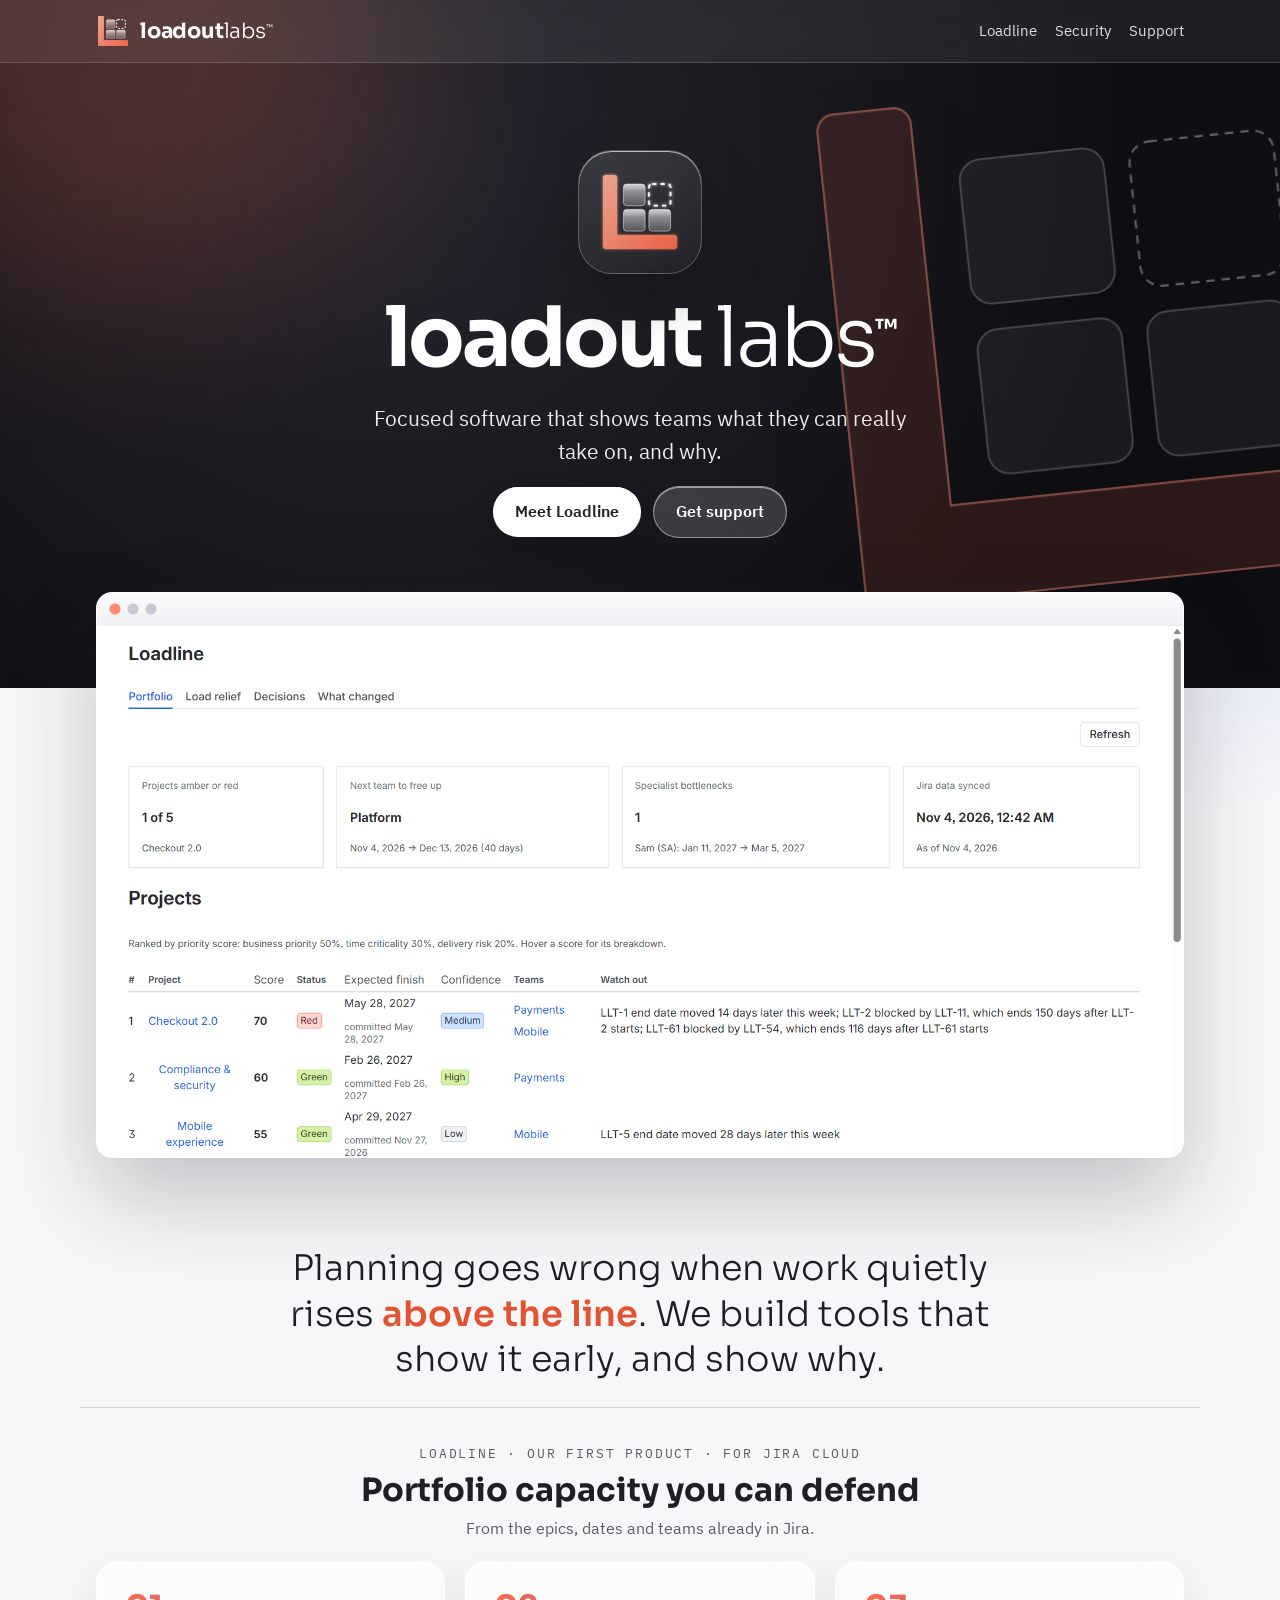
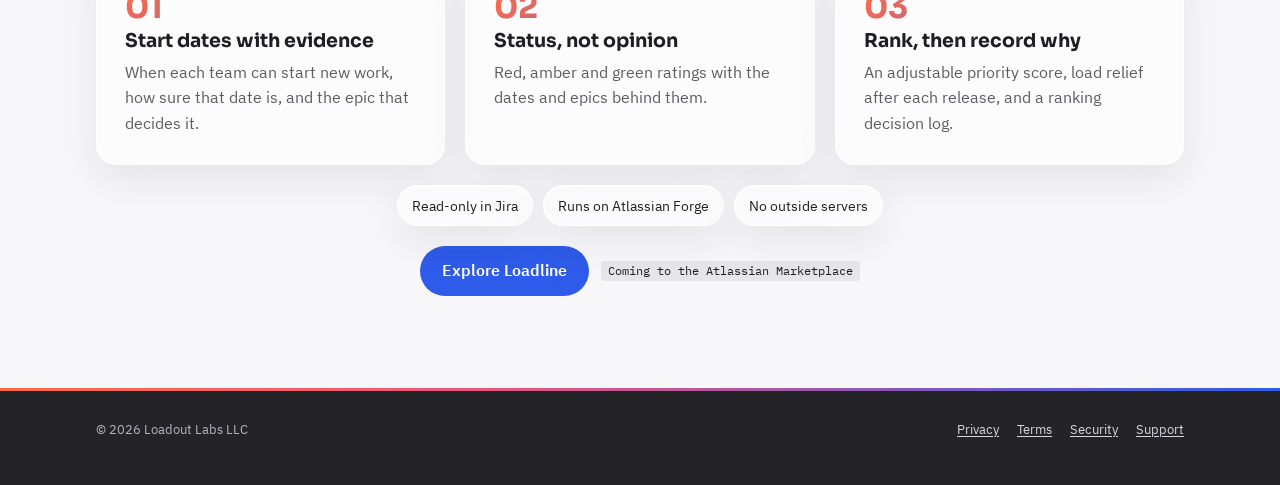
==== commit 7cc55055: "Frosted glass theme with the architectural hero across the site - glass.css loads after styles.css a" ====
--- a/index.html
+++ b/index.html
@@ -7,14 +7,40 @@
 <meta name="claude:viewport-fit-sides" content="cover">
 <meta name="description" content="Loadout Labs builds focused software that shows teams what they can really take on. Our first product is Loadline, portfolio capacity and readiness for Jira.">
 <link rel="stylesheet" href="styles.css">
+<link rel="stylesheet" href="glass.css">
 <link rel="icon" type="image/svg+xml" href="assets/labs-favicon.svg">
 
 </head>
-<body>
+<body class="hero-shapes">
+<!-- Glass logo definitions, drawn by the <use> elements below. -->
+<svg width="0" height="0" style="position:absolute" aria-hidden="true" focusable="false"><defs><linearGradient id="gBlue" x1="0" y1="0" x2="0" y2="1"><stop offset="0" stop-color="#c9d6ff" stop-opacity=".62"/><stop offset="1" stop-color="#6d8dff" stop-opacity=".26"/></linearGradient><linearGradient id="gClear" x1="0" y1="0" x2="0" y2="1"><stop offset="0" stop-color="#ffffff" stop-opacity=".55"/><stop offset="1" stop-color="#ffffff" stop-opacity=".16"/></linearGradient><linearGradient id="gCoralSolid" x1="0" y1="0" x2="1" y2="1"><stop offset="0" stop-color="#ffb09d"/><stop offset="1" stop-color="#ff6b4a"/></linearGradient><linearGradient id="hi" x1="0" y1="0" x2="0" y2="1"><stop offset="0" stop-color="#fff" stop-opacity=".5"/><stop offset=".35" stop-color="#fff" stop-opacity="0"/></linearGradient><linearGradient id="llBarDark" gradientUnits="userSpaceOnUse" x1="0" y1="20" x2="0" y2="120">
+      <stop offset="0" stop-color="#ffb3a1" stop-opacity=".98"/><stop offset=".2125" stop-color="#ff6b4a" stop-opacity=".88"/>
+      <stop offset=".2125" stop-color="#c9d6ff" stop-opacity=".62"/><stop offset="1" stop-color="#6d8dff" stop-opacity=".26"/>
+    </linearGradient><filter id="glow" x="-50%" y="-50%" width="200%" height="200%"><feGaussianBlur stdDeviation="3.2" result="b"/><feMerge><feMergeNode in="b"/><feMergeNode in="SourceGraphic"/></feMerge></filter><filter id="softglow" x="-30%" y="-30%" width="160%" height="160%"><feGaussianBlur stdDeviation="2.4" result="b"/><feMerge><feMergeNode in="b"/><feMergeNode in="SourceGraphic"/></feMerge></filter><filter id="lift" x="-30%" y="-20%" width="160%" height="150%"><feGaussianBlur in="SourceAlpha" stdDeviation="2.4"/><feOffset dy="3" result="s"/><feFlood flood-color="#000" flood-opacity=".38"/><feComposite in2="s" operator="in" result="sc"/><feMerge><feMergeNode in="sc"/><feMergeNode in="SourceGraphic"/></feMerge></filter><path id="labsL" d="M12 8h14a4 4 0 0 1 4 4v90h90a4 4 0 0 1 4 4v14a4 4 0 0 1-4 4H12a4 4 0 0 1-4-4V12a4 4 0 0 1 4-4z"/><symbol id="labsDark" viewBox="0 0 132 132">
+      <use href="#labsL" fill="url(#gCoralSolid)" opacity=".9" filter="url(#softglow)"/>
+      <g filter="url(#lift)" stroke="#ffffff" stroke-opacity=".7" stroke-width="1">
+        <rect x="40" y="62" width="34" height="34" rx="5" fill="url(#gClear)"/>
+        <rect x="80" y="62" width="34" height="34" rx="5" fill="url(#gClear)"/>
+        <rect x="40" y="22" width="34" height="34" rx="5" fill="url(#gClear)"/>
+      </g>
+      <g fill="url(#hi)"><rect x="40" y="62" width="34" height="34" rx="5"/><rect x="80" y="62" width="34" height="34" rx="5"/><rect x="40" y="22" width="34" height="34" rx="5"/></g>
+      <rect x="80" y="22" width="34" height="34" rx="5" fill="none" stroke="#ffffff" stroke-opacity=".9" stroke-width="3" stroke-dasharray="7 6" filter="url(#softglow)"/>
+    </symbol><symbol id="llDark" viewBox="0 0 132 132">
+      <rect x="72" y="20" width="22" height="21" rx="5" fill="#ff6b4a" opacity=".55" filter="url(#glow)"/>
+      <g filter="url(#lift)" stroke="#e8eeff" stroke-opacity=".75" stroke-width="1">
+        <rect x="12" y="66" width="22" height="54" rx="5" fill="url(#gBlue)"/>
+        <rect x="42" y="48" width="22" height="72" rx="5" fill="url(#gBlue)"/>
+        <rect x="72" y="20" width="22" height="100" rx="5" fill="url(#llBarDark)"/>
+        <rect x="102" y="58" width="22" height="62" rx="5" fill="url(#gBlue)"/>
+      </g>
+      <g fill="url(#hi)"><rect x="12" y="66" width="22" height="54" rx="5"/><rect x="42" y="48" width="22" height="72" rx="5"/><rect x="72" y="42.5" width="22" height="77.5" rx="5"/><rect x="102" y="58" width="22" height="62" rx="5"/></g>
+      <rect x="2" y="40" width="128" height="2.5" rx="1.25" fill="#ffffff" filter="url(#glow)"/>
+    </symbol></defs></svg>
+
 
 <header class="site-header">
   <div class="wrap">
-    <a class="brand" href="index.html" aria-label="Loadout Labs home"><svg viewBox="0 0 132 132" aria-hidden="true" focusable="false"><rect x="8" y="8" width="22" height="116" rx="4" style="fill:var(--labs)"/><rect x="8" y="102" width="116" height="22" rx="4" style="fill:var(--labs)"/><rect x="40" y="62" width="34" height="34" rx="4" style="fill:var(--mark-ink)"/><rect x="80" y="62" width="34" height="34" rx="4" style="fill:var(--mark-ink)"/><rect x="40" y="22" width="34" height="34" rx="4" style="fill:var(--mark-ink)"/><rect x="80" y="22" width="34" height="34" rx="4" style="fill:none;stroke:var(--mark-ink)" stroke-width="5" stroke-dasharray="7 6"/></svg><span class="wordmark"><b>loadout</b><span class="light">labs</span><sup class="tm">&trade;</sup></span></a>
+    <a class="brand" href="index.html" aria-label="Loadout Labs home"><svg viewBox="0 0 132 132" aria-hidden="true" focusable="false"><use href="#labsDark"/></svg><span class="wordmark"><b>loadout</b><span class="light">labs</span><sup class="tm">&trade;</sup></span></a>
     <nav class="site-nav" aria-label="Main">
       <a href="loadline/index.html">Loadline</a>
       <a href="loadline/security.html">Security</a>
@@ -24,10 +50,10 @@
 </header>
 
 <main>
-  <div class="page-head hero">
+  <div class="page-head hero"><div class="hero-art" aria-hidden="true"><svg viewBox="0 0 132 132" preserveAspectRatio="xMidYMid meet" focusable="false"><use href="#labsL" fill="rgba(255,107,74,.16)" stroke="rgba(255,138,111,.6)" stroke-width=".5"/><rect x="40" y="62" width="34" height="34" rx="5" fill="rgba(255,255,255,.07)" stroke="rgba(255,255,255,.3)" stroke-width=".4"/><rect x="80" y="62" width="34" height="34" rx="5" fill="rgba(255,255,255,.07)" stroke="rgba(255,255,255,.3)" stroke-width=".4"/><rect x="40" y="22" width="34" height="34" rx="5" fill="rgba(255,255,255,.07)" stroke="rgba(255,255,255,.3)" stroke-width=".4"/><rect x="80" y="22" width="34" height="34" rx="5" fill="none" stroke="rgba(255,255,255,.45)" stroke-width=".5" stroke-dasharray="2 1.6"/></svg></div>
     <div class="wrap">
       <!-- The Labs mark on a frosted badge. -->
-      <div class="badge" aria-hidden="true"><svg viewBox="0 0 132 132" focusable="false"><rect x="8" y="8" width="22" height="116" rx="4" fill="#ffffff"/><rect x="8" y="102" width="116" height="22" rx="4" fill="#ffffff"/><rect x="40" y="62" width="34" height="34" rx="4" fill="#1e1e24"/><rect x="80" y="62" width="34" height="34" rx="4" fill="#1e1e24"/><rect x="40" y="22" width="34" height="34" rx="4" fill="#1e1e24"/><rect x="80" y="22" width="34" height="34" rx="4" fill="none" stroke="#1e1e24" stroke-width="5" stroke-dasharray="7 6"/></svg></div>
+      <div class="badge" aria-hidden="true"><svg viewBox="0 0 132 132" aria-hidden="true" focusable="false"><use href="#labsDark"/></svg></div>
       <h1><b>loadout</b> <span class="light">labs</span><sup class="tm" style="font-size:.3em">&trade;</sup></h1>
       <p class="lede">Focused software that shows teams what they can really take on, and why.</p>
       <div class="actions">
--- a/styles.css
+++ b/styles.css
@@ -639,3 +639,5 @@
 }
 /* A wordmark inside an eyebrow keeps its own lettering. */
 .eyebrow .wordmark { text-transform: none; letter-spacing: -0.01em; }
+/* Captions run the full width of their screenshot (asked for 2026-11-04). */
+.shot figcaption { max-width: none; }
--- a/glass.css
+++ b/glass.css
@@ -0,0 +1,165 @@
+/*
+ * Frosted glass theme for the Loadout Labs website (2026-11-05).
+ * It loads after styles.css and only layers the glass look on top, so
+ * removing the <link> to this file restores the previous look.
+ *
+ * Glass needs something behind it to show through, so the page gets a few
+ * soft colour fields fixed behind the content (coral, blue, a little
+ * violet). Cards, pills, tables and the screenshot frames become frosted
+ * panels: translucent fill, background blur, a bright top edge and a soft
+ * shadow. The logos in the header and the hero badge are the glass marks
+ * (defined once per page in a hidden <svg> at the top of <body>).
+ */
+
+:root {
+  --glass-fill: rgba(255, 255, 255, 0.58);
+  --glass-edge: rgba(255, 255, 255, 0.85);
+  --glass-line: rgba(30, 30, 36, 0.08);
+  --glass-shadow: 0 14px 40px rgba(30, 30, 36, 0.09);
+  --glass-blur: blur(18px) saturate(150%);
+}
+@media (prefers-color-scheme: dark) {
+  :root:not([data-theme="light"]) {
+    --glass-fill: rgba(255, 255, 255, 0.06);
+    --glass-edge: rgba(255, 255, 255, 0.16);
+    --glass-line: rgba(255, 255, 255, 0.1);
+    --glass-shadow: 0 18px 50px rgba(0, 0, 0, 0.35);
+  }
+}
+:root[data-theme="dark"] {
+  --glass-fill: rgba(255, 255, 255, 0.06);
+  --glass-edge: rgba(255, 255, 255, 0.16);
+  --glass-line: rgba(255, 255, 255, 0.1);
+  --glass-shadow: 0 18px 50px rgba(0, 0, 0, 0.35);
+}
+
+/* Soft colour fields behind everything, for the glass to pick up. */
+body::before {
+  content: "";
+  position: fixed;
+  inset: 0;
+  z-index: -1;
+  pointer-events: none;
+  background:
+    radial-gradient(42rem 30rem at 8% 35%, rgba(255, 107, 74, 0.13), transparent 62%),
+    radial-gradient(44rem 32rem at 94% 55%, rgba(47, 91, 234, 0.14), transparent 62%),
+    radial-gradient(34rem 26rem at 50% 105%, rgba(162, 79, 191, 0.1), transparent 62%);
+}
+body.loadline::before {
+  background:
+    radial-gradient(42rem 30rem at 8% 35%, rgba(255, 107, 74, 0.1), transparent 62%),
+    radial-gradient(48rem 34rem at 92% 50%, rgba(47, 91, 234, 0.18), transparent 62%),
+    radial-gradient(34rem 26rem at 40% 105%, rgba(31, 63, 184, 0.1), transparent 62%);
+}
+
+/* A frosted glass panel, used for every card-like surface. */
+.feature,
+.panel,
+.trust span,
+.table-scroll,
+.section-head + .features .feature {
+  background: var(--glass-fill);
+  -webkit-backdrop-filter: var(--glass-blur);
+  backdrop-filter: var(--glass-blur);
+  border: 1px solid var(--glass-edge);
+  box-shadow: var(--glass-shadow), inset 0 1px 0 var(--glass-edge);
+}
+.feature { border-radius: 20px; }
+.table-scroll { border-radius: 16px; padding: 6px 8px; }
+.trust span { color: var(--ink); }
+
+/* The header becomes a thin frosted strip floating over the band. */
+.site-header {
+  -webkit-backdrop-filter: blur(10px);
+  backdrop-filter: blur(10px);
+  background: rgba(255, 255, 255, 0.07);
+  border-bottom: 1px solid rgba(255, 255, 255, 0.18);
+}
+.site-header .brand svg { width: 34px; height: 34px; }
+
+/* The hero badge: thicker glass, so the glass mark inside reads. */
+.badge {
+  width: 124px;
+  height: 124px;
+  border-radius: 34px;
+  background: linear-gradient(160deg, rgba(255, 255, 255, 0.26), rgba(255, 255, 255, 0.07));
+  border: 1px solid rgba(255, 255, 255, 0.5);
+  box-shadow: 0 26px 60px rgba(0, 0, 0, 0.25), inset 0 1px 0 rgba(255, 255, 255, 0.65);
+}
+.badge svg { width: 84px; height: 84px; }
+
+/* Buttons in the band: a bright pill and a glass pill. */
+.page-head .button { box-shadow: 0 10px 26px rgba(0, 0, 0, 0.16), inset 0 1px 0 #ffffff; }
+.page-head .button.glass,
+.page-head .button[aria-disabled="true"] {
+  background: rgba(255, 255, 255, 0.16);
+  -webkit-backdrop-filter: blur(10px);
+  backdrop-filter: blur(10px);
+  box-shadow: inset 0 1px 0 rgba(255, 255, 255, 0.5);
+}
+
+/* Screenshot frames: a frosted title bar and a glass edge. */
+.frame {
+  border: 1px solid rgba(255, 255, 255, 0.7);
+  box-shadow: 0 34px 80px rgba(30, 30, 36, 0.2), 0 0 0 6px rgba(255, 255, 255, 0.28);
+}
+.frame::before {
+  background:
+    radial-gradient(circle at 18px 16px, #ff8a6f 5px, transparent 6px),
+    radial-gradient(circle at 36px 16px, #c9c9d4 5px, transparent 6px),
+    radial-gradient(circle at 54px 16px, #c9c9d4 5px, transparent 6px),
+    linear-gradient(#fbfbfd, #f0f0f4);
+}
+
+/* Footer: dark glass with the gradient edge kept. */
+.site-footer {
+  background: rgba(18, 18, 22, 0.92);
+  -webkit-backdrop-filter: blur(12px);
+  backdrop-filter: blur(12px);
+}
+
+/* =====================================================================
+   Hero background: the "architectural" theme (chosen 2026-11-05), on
+   every page through body.hero-shapes.
+   ===================================================================== */
+
+/* Dark, with the Labs mark enlarged into faint glass
+   shapes behind the headline. */
+body.hero-shapes .page-head { background: radial-gradient(circle at 30% 20%, #26262f, #0f0f13 70%); }
+body.hero-shapes .page-head::after { background: #ff6b4a; opacity: 0.22; filter: blur(110px); }
+body.hero-shapes .page-head::before { -webkit-mask-image: none; mask-image: none; background-image: none; }
+.hero-art {
+  position: absolute;
+  z-index: -1;
+  top: 8%;
+  left: 63%;
+  width: min(44vw, 620px);
+  aspect-ratio: 1;
+  pointer-events: none;
+  -webkit-backdrop-filter: blur(2px);
+  filter: drop-shadow(0 30px 60px rgba(0, 0, 0, 0.35));
+  opacity: 0.75;
+  transform: rotate(-6deg);
+}
+.hero-art svg { width: 100%; height: 100%; display: block; }
+body.hero-shapes .badge {
+  background: linear-gradient(160deg, rgba(255, 255, 255, 0.12), rgba(255, 255, 255, 0.03));
+  border-color: rgba(255, 255, 255, 0.22);
+}
+
+/* Loadline pages: the same dark band, glowing Loadline blue. */
+body.loadline.hero-shapes .page-head { background: radial-gradient(circle at 30% 20%, #1f2440, #0d0f18 70%); }
+body.loadline.hero-shapes .page-head::after { background: #2f5bea; opacity: 0.35; }
+/* Level, never tilted: Loadline's load line is horizontal by definition. */
+body.loadline.hero-shapes .hero-art { top: 16%; left: 68%; width: min(36vw, 520px); transform: none; opacity: 0.6; }
+
+/* Browsers without background blur get near-solid panels instead of
+   see-through ones, so text on them stays easy to read. */
+@supports not ((backdrop-filter: blur(1px)) or (-webkit-backdrop-filter: blur(1px))) {
+  :root { --glass-fill: rgba(255, 255, 255, 0.94); }
+  :root[data-theme="dark"] { --glass-fill: rgba(40, 40, 48, 0.94); }
+  .site-header { background: rgba(20, 20, 26, 0.9); }
+  @media (prefers-color-scheme: dark) {
+    :root:not([data-theme="light"]) { --glass-fill: rgba(40, 40, 48, 0.94); }
+  }
+}
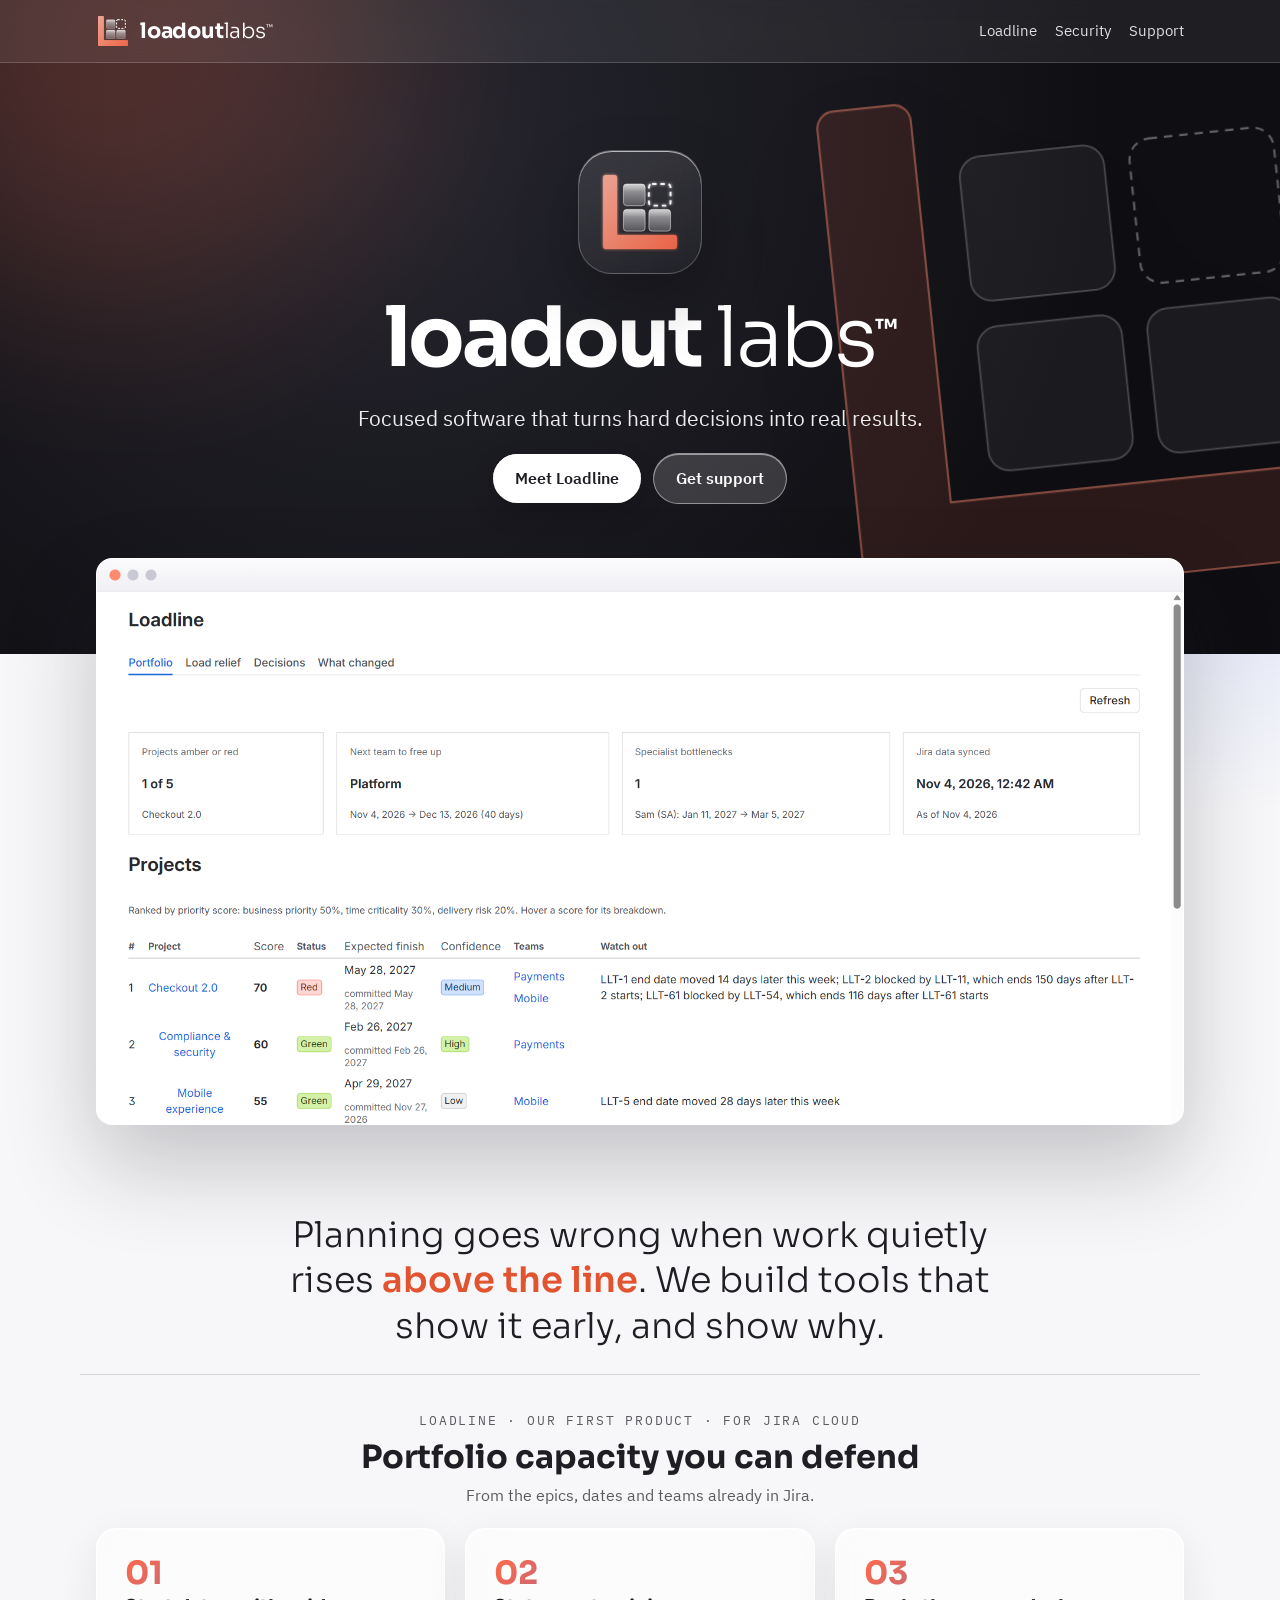
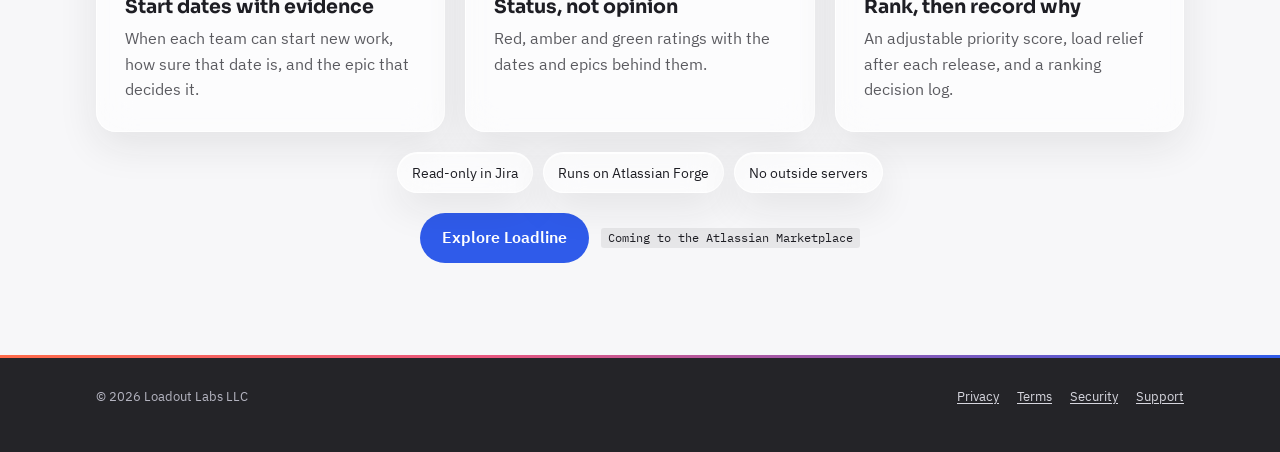
==== commit 2ab5e170: "Home page line: focused software that turns hard decisions into real results A company line that isn" ====
--- a/index.html
+++ b/index.html
@@ -5,7 +5,7 @@
 <meta name="viewport" content="width=device-width, initial-scale=1, viewport-fit=cover">
 <title>Loadout Labs</title>
 <meta name="claude:viewport-fit-sides" content="cover">
-<meta name="description" content="Loadout Labs builds focused software that shows teams what they can really take on. Our first product is Loadline, portfolio capacity and readiness for Jira.">
+<meta name="description" content="Loadout Labs builds focused software that turns hard decisions into real results. Our first product is Loadline, portfolio capacity and readiness for Jira.">
 <link rel="stylesheet" href="styles.css">
 <link rel="stylesheet" href="glass.css">
 <link rel="icon" type="image/svg+xml" href="assets/labs-favicon.svg">
@@ -55,7 +55,7 @@
       <!-- The Labs mark on a frosted badge. -->
       <div class="badge" aria-hidden="true"><svg viewBox="0 0 132 132" aria-hidden="true" focusable="false"><use href="#labsDark"/></svg></div>
       <h1><b>loadout</b> <span class="light">labs</span><sup class="tm" style="font-size:.3em">&trade;</sup></h1>
-      <p class="lede">Focused software that shows teams what they can really take on, and why.</p>
+      <p class="lede">Focused software that turns hard decisions into real results.</p>
       <div class="actions">
         <a class="button" href="loadline/index.html">Meet Loadline</a>
         <a class="button glass" href="loadline/support.html">Get support</a>
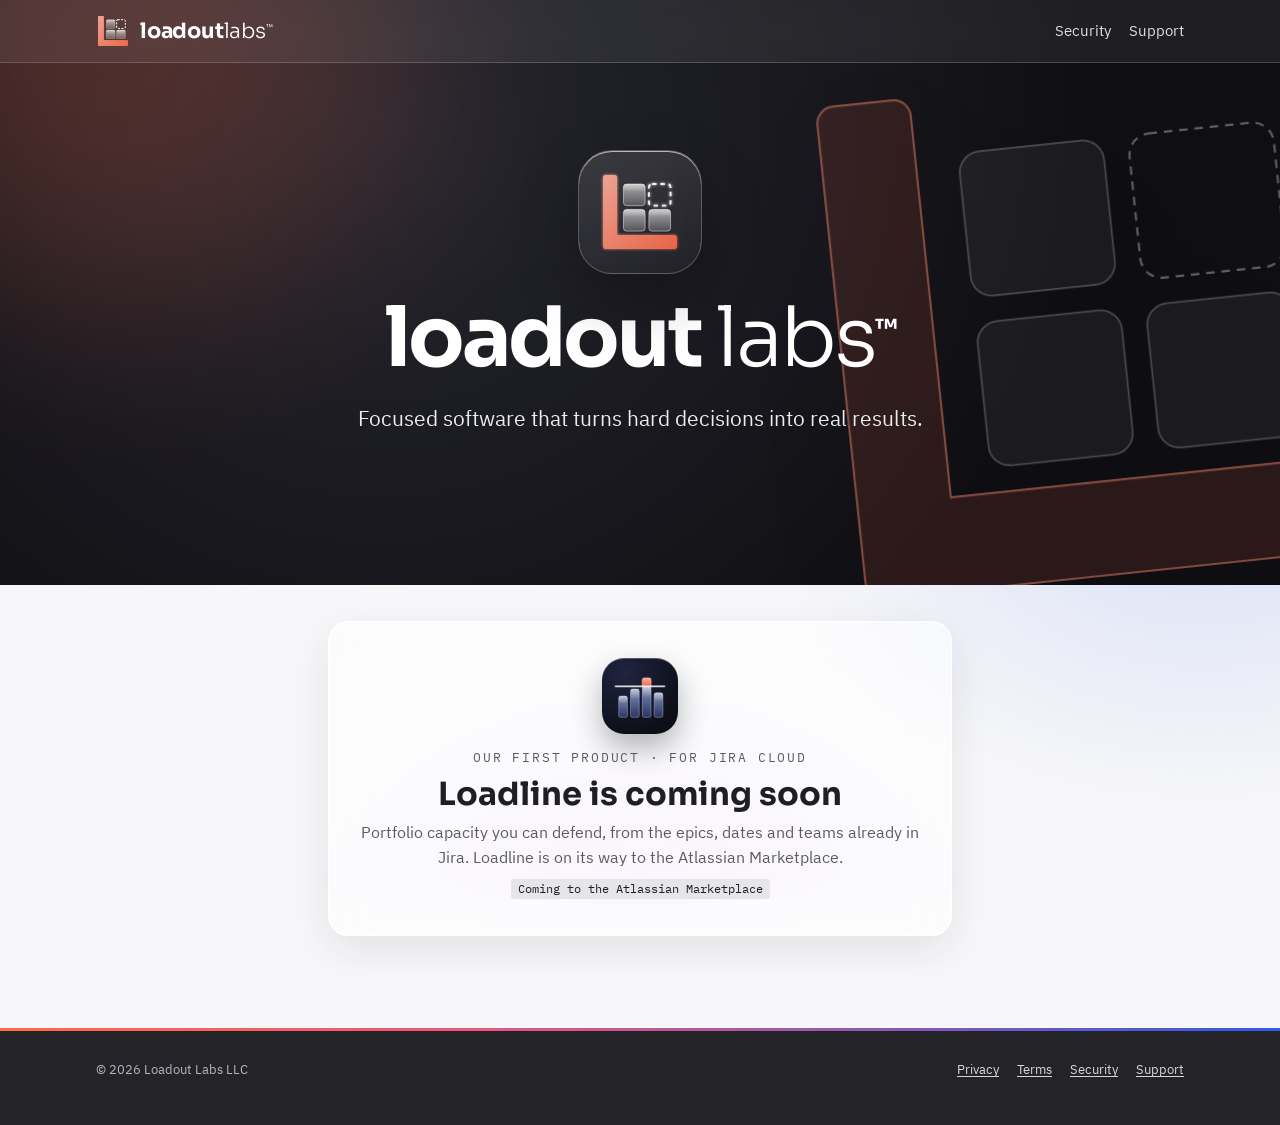
==== commit 599110e6: "Coming soon: glass home page, Loadline product page held back until launch The home page keeps the g" ====
--- a/index.html
+++ b/index.html
@@ -5,10 +5,20 @@
 <meta name="viewport" content="width=device-width, initial-scale=1, viewport-fit=cover">
 <title>Loadout Labs</title>
 <meta name="claude:viewport-fit-sides" content="cover">
-<meta name="description" content="Loadout Labs builds focused software that turns hard decisions into real results. Our first product is Loadline, portfolio capacity and readiness for Jira.">
+<meta name="description" content="Loadout Labs builds focused software that turns hard decisions into real results. Our first product, Loadline, is coming soon to the Atlassian Marketplace.">
 <link rel="stylesheet" href="styles.css">
 <link rel="stylesheet" href="glass.css">
 <link rel="icon" type="image/svg+xml" href="assets/labs-favicon.svg">
+<!-- Coming-soon page only: the single centred glass card under the band. -->
+<style>
+  .coming { max-width: 39rem; margin: 0 auto; text-align: center; justify-items: center; padding: 36px 32px; }
+  .coming h2 { margin: 0; }
+  .coming .actions { justify-content: center; }
+  /* Loadline's glass mark sits on a small dark glass tile, so it reads in light and dark mode. */
+  .coming-mark { width: 76px; height: 76px; border-radius: 22px; display: grid; place-items: center; margin: 0 auto 6px;
+    background: radial-gradient(circle at 30% 20%, #1f2440, #0d0f18 75%); box-shadow: 0 14px 30px rgba(13, 15, 24, 0.3), inset 0 1px 0 rgba(255, 255, 255, 0.25); }
+  .coming-mark svg { width: 52px; height: 52px; }
+</style>
 
 </head>
 <body class="hero-shapes">
@@ -42,7 +52,6 @@
   <div class="wrap">
     <a class="brand" href="index.html" aria-label="Loadout Labs home"><svg viewBox="0 0 132 132" aria-hidden="true" focusable="false"><use href="#labsDark"/></svg><span class="wordmark"><b>loadout</b><span class="light">labs</span><sup class="tm">&trade;</sup></span></a>
     <nav class="site-nav" aria-label="Main">
-      <a href="loadline/index.html">Loadline</a>
       <a href="loadline/security.html">Security</a>
       <a href="loadline/support.html">Support</a>
     </nav>
@@ -56,38 +65,20 @@
       <div class="badge" aria-hidden="true"><svg viewBox="0 0 132 132" aria-hidden="true" focusable="false"><use href="#labsDark"/></svg></div>
       <h1><b>loadout</b> <span class="light">labs</span><sup class="tm" style="font-size:.3em">&trade;</sup></h1>
       <p class="lede">Focused software that turns hard decisions into real results.</p>
-      <div class="actions">
-        <a class="button" href="loadline/index.html">Meet Loadline</a>
-        <a class="button glass" href="loadline/support.html">Get support</a>
-      </div>
     </div>
   </div>
 
-  <div class="wrap float">
-    <a class="frame" href="loadline/index.html" aria-label="Meet Loadline"><img src="assets/screens/portfolio.png" width="1840" height="900"
-      alt="Loadline portfolio page in Jira: projects ranked by priority score, with status, expected finish, confidence, teams and what to watch out for."></a>
-  </div>
-
-  <section class="statement" aria-label="What we believe">
+  <!-- Coming soon: one glass card naming the first product. On launch day
+       this page is replaced by the full home page (branch glass-theme). -->
+  <section aria-labelledby="first">
     <div class="wrap">
-      <p>Planning goes wrong when work quietly rises <b>above the line</b>. We build tools that show it early, and show why.</p>
-    </div>
-  </section>
-
-  <section aria-labelledby="loadline">
-    <div class="wrap">
-      <div class="section-head">
-        <p class="label">Loadline &middot; our first product &middot; for Jira Cloud</p>
-        <h2 id="loadline">Portfolio capacity you can defend</h2>
-        <p>From the epics, dates and teams already in Jira.</p>
+      <div class="feature coming">
+        <div class="coming-mark" aria-hidden="true"><svg viewBox="0 0 132 132" aria-hidden="true" focusable="false"><use href="#llDark"/></svg></div>
+        <p class="label">Our first product &middot; for Jira Cloud</p>
+        <h2 id="first">Loadline is coming soon</h2>
+        <p>Portfolio capacity you can defend, from the epics, dates and teams already in Jira. Loadline is on its way to the Atlassian Marketplace.</p>
+        <div class="actions"><span class="chip">Coming to the Atlassian Marketplace</span></div>
       </div>
-      <div class="features">
-        <div class="feature"><span class="n">01</span><h3>Start dates with evidence</h3><p>When each team can start new work, how sure that date is, and the epic that decides it.</p></div>
-        <div class="feature"><span class="n">02</span><h3>Status, not opinion</h3><p>Red, amber and green ratings with the dates and epics behind them.</p></div>
-        <div class="feature"><span class="n">03</span><h3>Rank, then record why</h3><p>An adjustable priority score, load relief after each release, and a ranking decision log.</p></div>
-      </div>
-      <div class="trust"><span>Read-only in Jira</span><span>Runs on Atlassian Forge</span><span>No outside servers</span></div>
-      <div class="actions" style="justify-content:center"><a class="button" href="loadline/index.html">Explore Loadline</a><span class="chip">Coming to the Atlassian Marketplace</span></div>
     </div>
   </section>
 </main>
--- a/glass.css
+++ b/glass.css
@@ -118,6 +118,19 @@
   backdrop-filter: blur(12px);
 }
 
+/* Reading column: plain text sections (support, SLA, legal and similar)
+   sit in a centred column at the comfortable reading width, instead of
+   hugging the left edge of a wide page. Text stays left-aligned inside
+   the column. Card grids, screenshots and centred section headings keep
+   their own layout. */
+main section:not(.statement) .wrap > :is(h2, h3, p, ul, ol, .table-scroll) {
+  width: 100%;
+  /* 39rem = the 65-character reading width of body text. A fixed unit, so
+     larger headings line up with the paragraphs (ch scales with font size). */
+  max-width: 39rem;
+  margin-inline: auto;
+}
+
 /* =====================================================================
    Hero background: the "architectural" theme (chosen 2026-11-05), on
    every page through body.hero-shapes.
